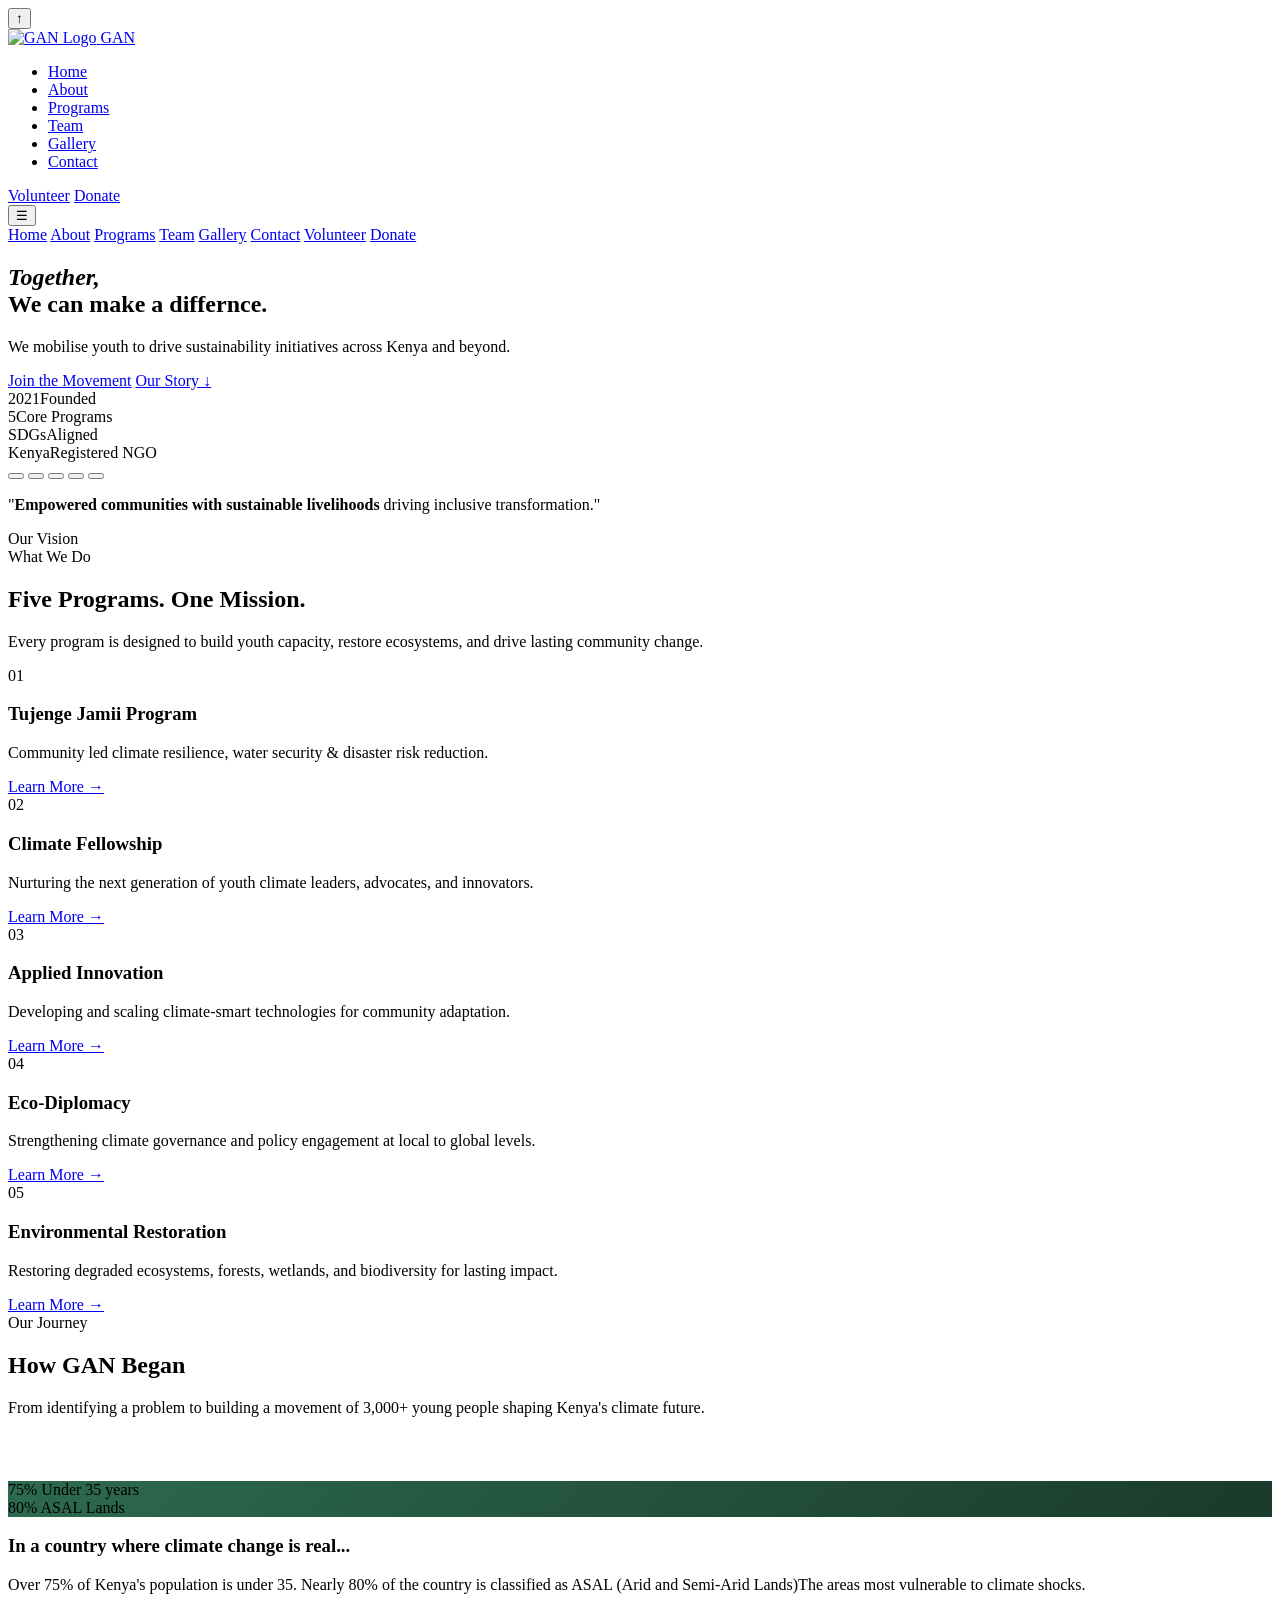
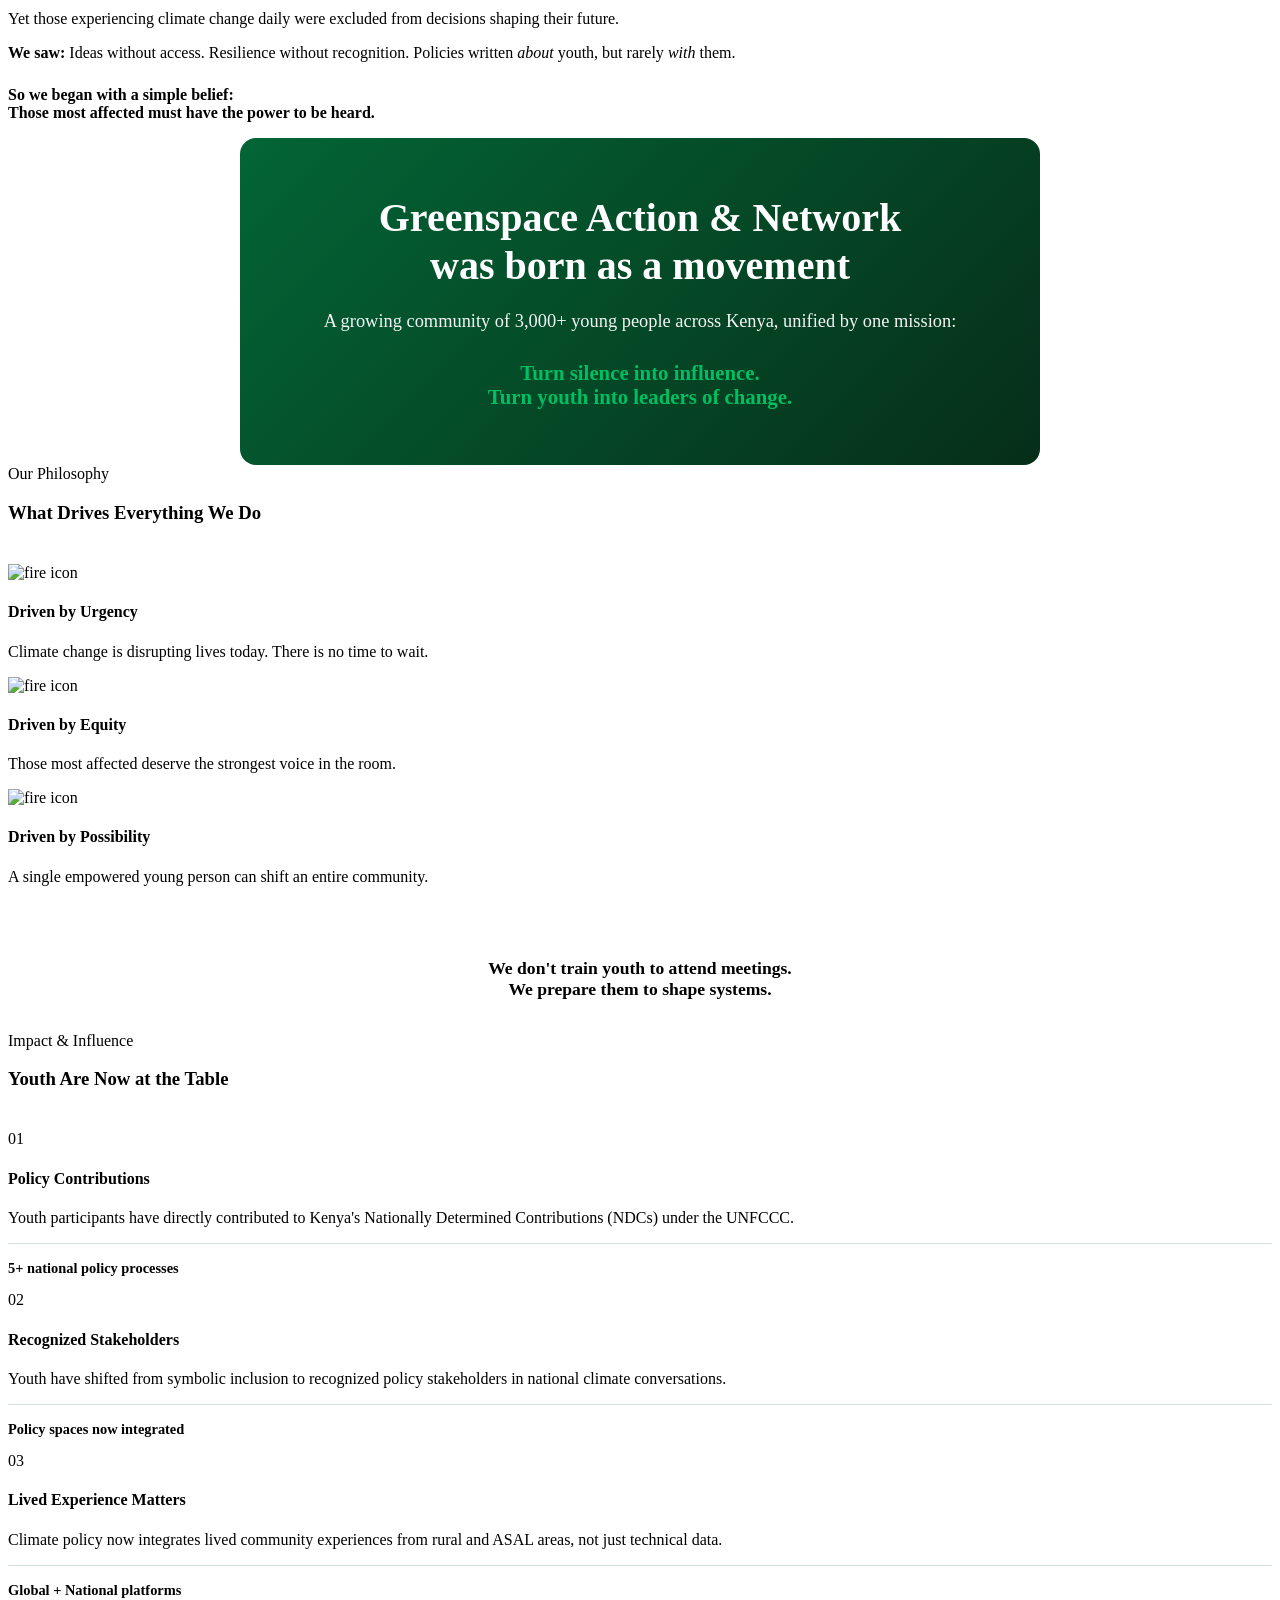
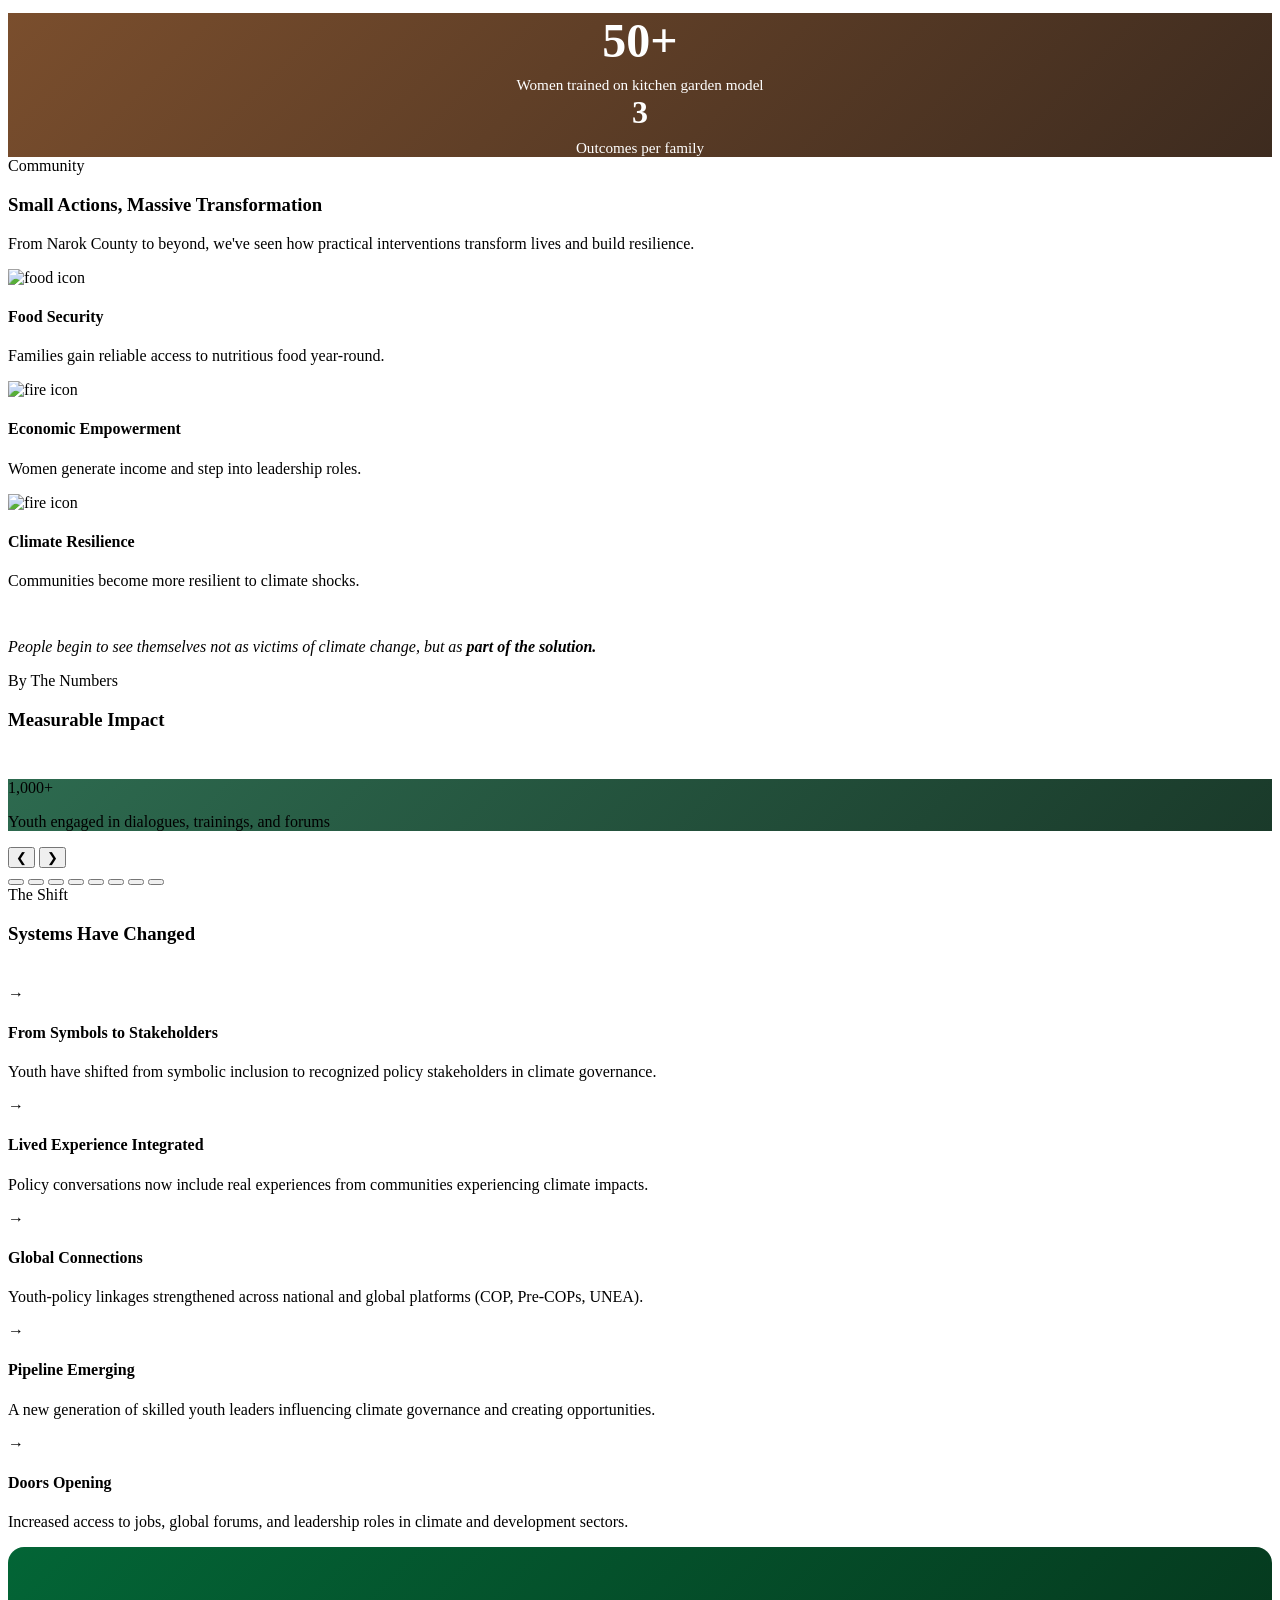
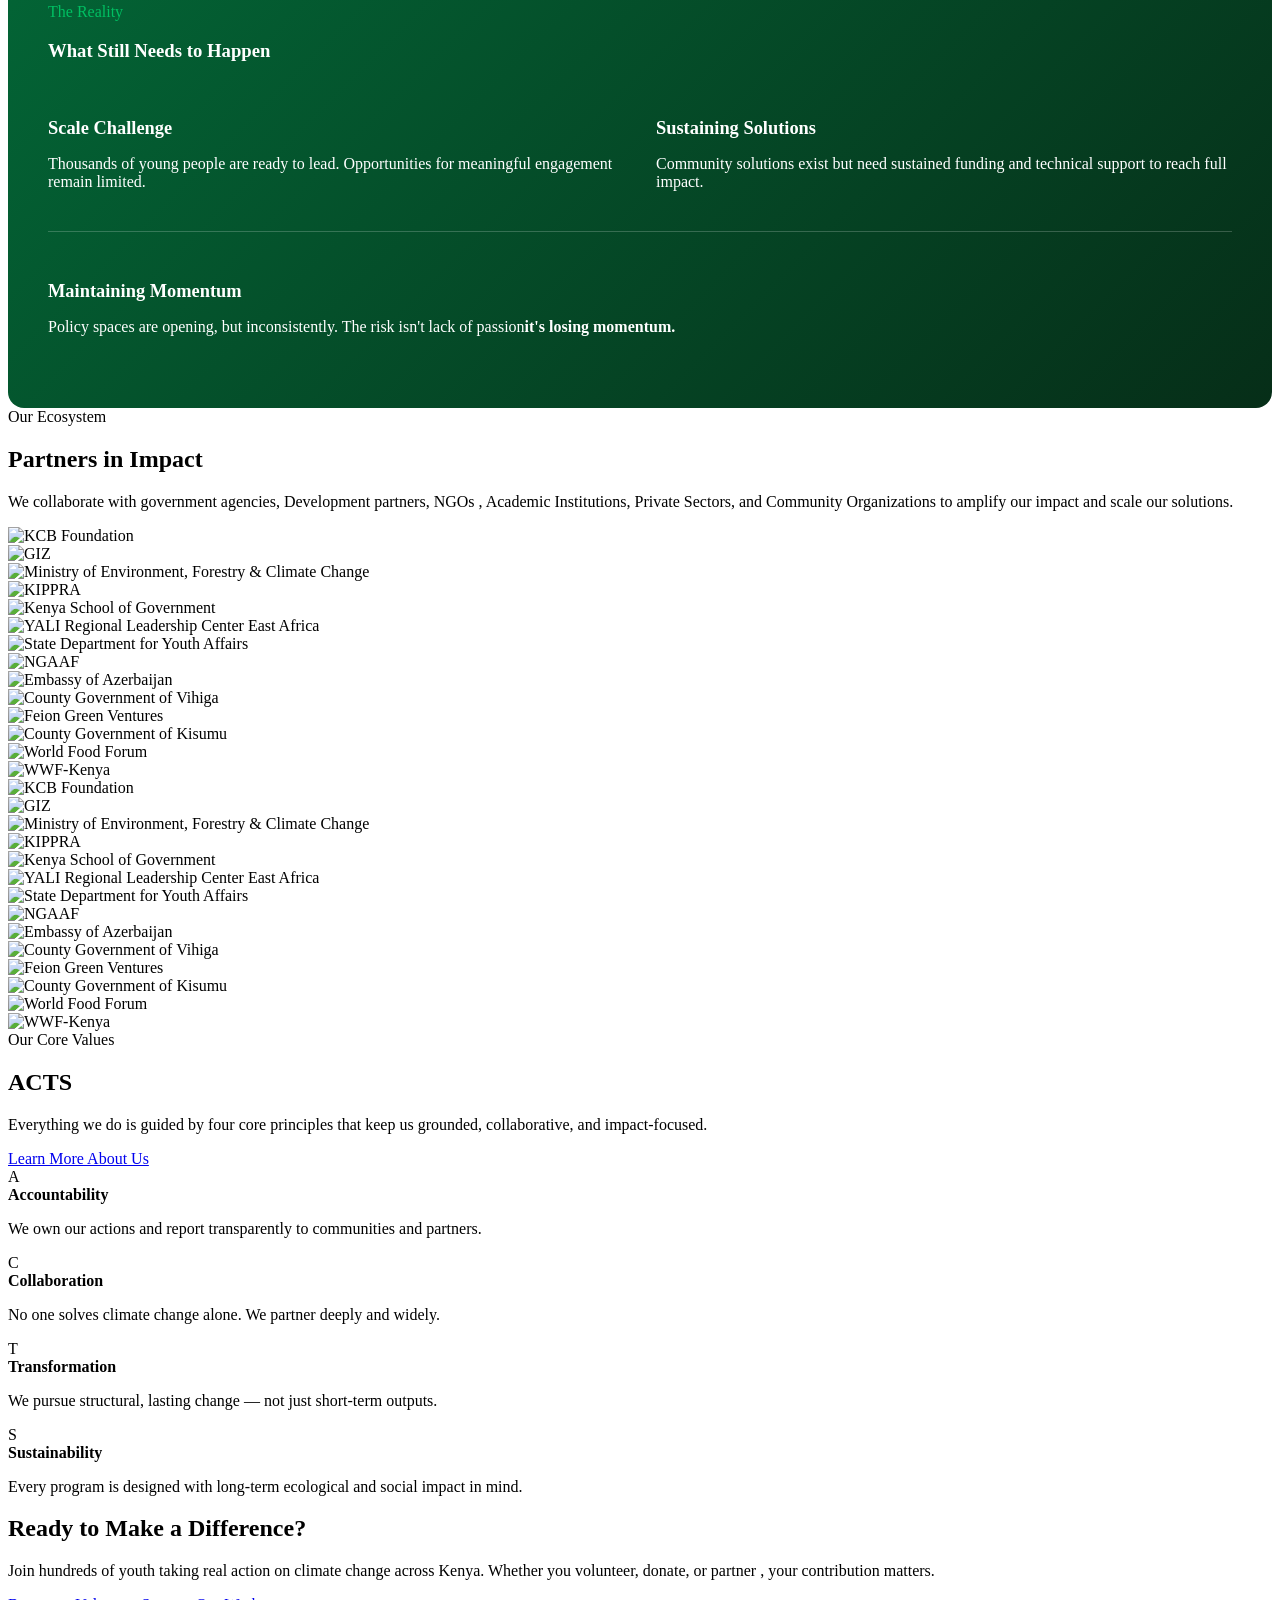
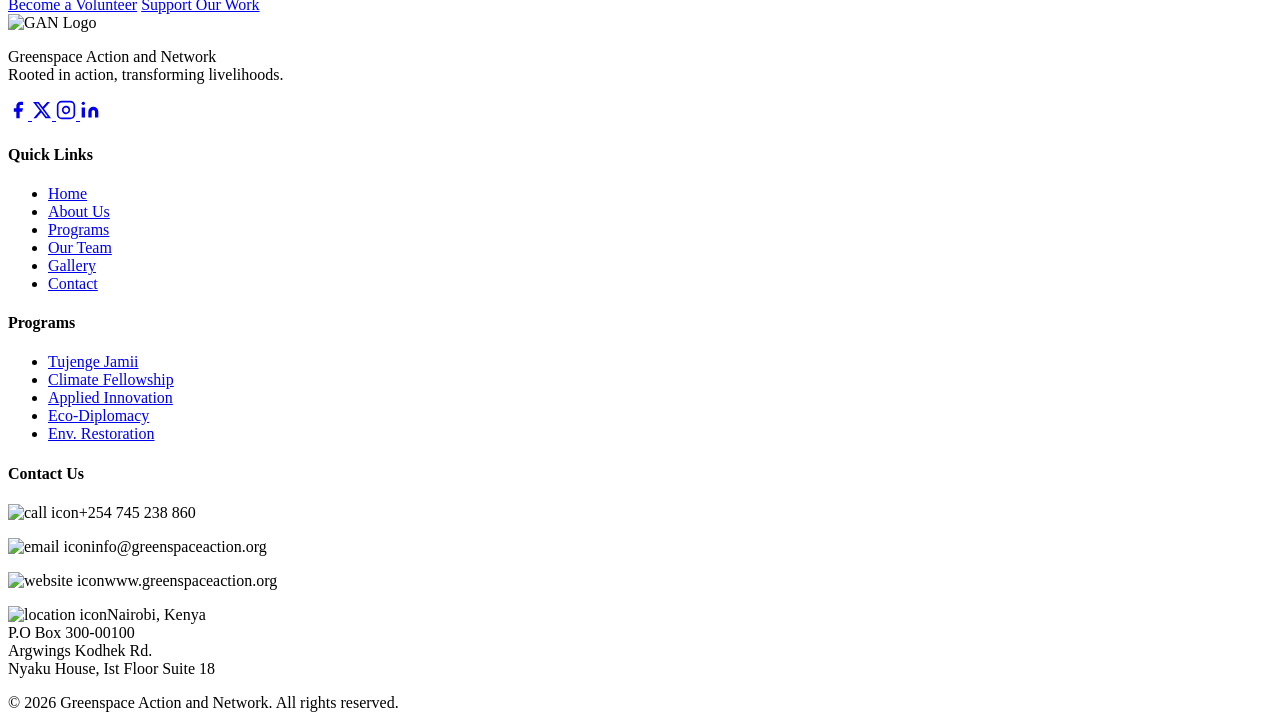
==== index.html @ 8eb833ed "Add HTML files" ====
<!DOCTYPE html>
<html lang="en">
<head>
  <meta charset="UTF-8" />
  <meta name="viewport" content="width=device-width, initial-scale=1.0"/>
  <title>GAN Greenspace Action and Network</title>
  <link rel="stylesheet" href="css/style.css" />
  <link rel="preconnect" href="https://fonts.googleapis.com">
  <link href="https://fonts.googleapis.com/css2?family=Playfair+Display:wght@700;900&family=DM+Sans:wght@300;400;500;600&family=Space+Mono:wght@400;700&display=swap" rel="stylesheet">
</head>
<button id="scrollBtn" class="scroll-btn">
  <span id="scrollIcon">↑</span>
</button>
<body>

<!-- NAV -->
<nav class="navbar" id="navbar">
  <div class="nav-inner">
    <a href="index.html" class="nav-logo">
      <img src="assets/logo.png" alt="GAN Logo" />
      <span>GAN</span>
    </a>
    <ul class="nav-links">
      <li><a href="index.html" class="active">Home</a></li>
      <li><a href="about.html">About</a></li>
      <li><a href="programs.html">Programs</a></li>
      <li><a href="team.html">Team</a></li>
      <li><a href="gallery.html">Gallery</a></li>
      <li><a href="contact.html">Contact</a></li>
    </ul>
    <div class="nav-ctas">
      <a href="volunteer.html" class="btn-outline">Volunteer</a>
      <a href="donate.html" class="btn-solid">Donate</a>
    </div>
    <button class="hamburger" id="hamburger">&#9776;</button>
  </div>
  <div class="mobile-menu" id="mobileMenu">
    <a href="index.html">Home</a>
    <a href="about.html">About</a>
    <a href="programs.html">Programs</a>
    <a href="team.html">Team</a>
    <a href="gallery.html">Gallery</a>
    <a href="contact.html">Contact</a>
    <a href="volunteer.html">Volunteer</a>
    <a href="donate.html">Donate</a>
  </div>
</nav>

<!-- HERO -->
<section class="hero">

  <!-- CAROUSEL SLIDES -->
  <div class="hero-carousel" aria-hidden="true">
    <div class="carousel-slide active" style="background-image: url('/images/gallery8.jpeg')"></div>
    <div class="carousel-slide" style="background-image: url('/images/gallery47.jpeg')"></div>
    <div class="carousel-slide" style="background-image: url('/images/Environmentrestoration.jpeg')"></div>
    <div class="carousel-slide" style="background-image: url('/images/communitywork.jpeg')"></div>
    <div class="carousel-slide" style="background-image: url('/images/Jamii.jpeg')"></div>
  </div>

  <!-- Gradient overlay always on top of images -->
  <div class="hero-overlay"></div>

  <div class="hero-content">
    
    <h1 class="hero-title">
     <em>Together,</em><br/>We can make a differnce.
    </h1>
    <p class="hero-sub">We mobilise youth to drive sustainability initiatives across Kenya and beyond.</p>
    <div class="hero-btns">
      <a href="volunteer.html" class="btn-hero-primary">Join the Movement</a>
      <a href="#ourStory" class="btn-hero-ghost">Our Story ↓</a>
    </div>
  </div>
  <div class="hero-bottom">
    <div class="hero-stats">
      <div class="stat"><span class="stat-num">2021</span><span class="stat-label">Founded</span></div>
      <div class="stat-divider"></div>
      <div class="stat"><span class="stat-num">5</span><span class="stat-label">Core Programs</span></div>
      <div class="stat-divider"></div>
      <div class="stat"><span class="stat-num">SDGs</span><span class="stat-label">Aligned</span></div>
      <div class="stat-divider"></div>
      <div class="stat"><span class="stat-num">Kenya</span><span class="stat-label">Registered NGO</span></div>
    </div>

    <!-- CAROUSEL DOTS — sit directly below the stats -->
    <div class="carousel-dots" role="tablist" aria-label="Hero image navigation">
      <button class="dot active" role="tab" aria-selected="true"  aria-label="Slide 1" data-index="0"></button>
      <button class="dot"        role="tab" aria-selected="false" aria-label="Slide 2" data-index="1"></button>
      <button class="dot"        role="tab" aria-selected="false" aria-label="Slide 3" data-index="2"></button>
      <button class="dot"        role="tab" aria-selected="false" aria-label="Slide 4" data-index="3"></button>
      <button class="dot"        role="tab" aria-selected="false" aria-label="Slide 5" data-index="4"></button>
    </div>
  </div>

</section>

<!-- MISSION STRIP -->
<section class="mission-strip">
  <div class="mission-inner">
    <p>"<strong>Empowered communities with sustainable livelihoods</strong> driving inclusive transformation."</p>
    <span class="mission-tag">Our Vision</span>
  </div>
</section>

<!-- WHAT WE DO -->
<section class="what-we-do">
  <div class="container">
    <div class="section-header">
      <span class="section-tag">What We Do</span>
      <h2>Five Programs. One Mission.</h2>
      <p>Every program is designed to build youth capacity, restore ecosystems, and drive lasting community change.</p>
    </div>
    <div class="programs-grid">

        <div class="program-card">
          <div class="program-bg program-bg-1"></div>
          <div class="program-overlay"></div>
          <div class="program-content">
            <span class="program-number">01</span>
            <h3>Tujenge Jamii Program</h3>
            <p>Community led climate resilience, water security &amp; disaster risk reduction.</p>
            <a href="programs.html#tujenge" class="program-link">Learn More →</a>
          </div>
        </div>

        <div class="program-card">
          <div class="program-bg program-bg-2"></div>
          <div class="program-overlay"></div>
          <div class="program-content">
            <span class="program-number">02</span>
            <h3>Climate Fellowship</h3>
            <p>Nurturing the next generation of youth climate leaders, advocates, and innovators.</p>
            <a href="programs.html#fellowship" class="program-link">Learn More →</a>
          </div>
        </div>

        <div class="program-card">
          <div class="program-bg program-bg-3"></div>
          <div class="program-overlay"></div>
          <div class="program-content">
            <span class="program-number">03</span>
            <h3>Applied Innovation</h3>
            <p>Developing and scaling climate-smart technologies for community adaptation.</p>
            <a href="programs.html#innovation" class="program-link">Learn More →</a>
          </div>
        </div>

        <div class="program-card">
          <div class="program-bg program-bg-4"></div>
          <div class="program-overlay"></div>
          <div class="program-content">
            <span class="program-number">04</span>
            <h3>Eco-Diplomacy</h3>
            <p>Strengthening climate governance and policy engagement at local to global levels.</p>
            <a href="programs.html#diplomacy" class="program-link">Learn More →</a>
          </div>
        </div>

        <div class="program-card">
          <div class="program-bg program-bg-5"></div>
          <div class="program-overlay"></div>
          <div class="program-content">
            <span class="program-number">05</span>
            <h3>Environmental Restoration</h3>
            <p>Restoring degraded ecosystems, forests, wetlands, and biodiversity for lasting impact.</p>
            <a href="programs.html#restoration" class="program-link">Learn More →</a>
          </div>
        </div>

      </div>
  </div>
</section>

<!-- =====================================================
     OUR STORY SECTION - With Carousel for Impact Stats
     Add this to index.html after the programs section
     ===================================================== -->

<section class="story-section">
  <div class="container">
    
    <!-- STORY INTRO -->
    <div class="section-header" id="ourStory" style="margin-bottom: 4rem;">
      <span class="section-tag">Our Journey</span>
      <h2>How GAN Began</h2>
      <p>From identifying a problem to building a movement of 3,000+ young people shaping Kenya's climate future.</p>
    </div>

    <!-- ===== STORY BLOCK 1: Why We Started ===== -->
    <div class="story-block">
      <div class="story-grid">
        <div class="story-card-visual">
          <div class="story-bg-image" style="background: linear-gradient(135deg, #2d6a4f 0%, #1a3a2a 100%);">
            <div class="story-stat-overlay">
              <div class="stat-item">
                <span class="stat-big">75%</span>
                <span class="stat-label">Under 35 years</span>
              </div>
              <div class="stat-divider"></div>
              <div class="stat-item">
                <span class="stat-big">80%</span>
                <span class="stat-label">ASAL Lands</span>
              </div>
            </div>
          </div>
        </div>
        <div class="story-card-content">
          
          <h3>In a country where climate change is real...</h3>
          <p>Over 75% of Kenya's population is under 35. Nearly 80% of the country is classified as ASAL (Arid and Semi-Arid Lands)The areas most vulnerable to climate shocks.</p>
          <p>Yet those experiencing climate change daily were excluded from decisions shaping their future.</p>
          <div class="story-highlight">
            <p><strong>We saw:</strong> Ideas without access. Resilience without recognition. Policies written <em>about</em> youth, but rarely <em>with</em> them.</p>
          </div>
          <p style="margin-top: 1.5rem; font-weight: 600; color: var(--green-dark);">So we began with a simple belief: <br>Those most affected must have the power to be heard.</p>
        </div>
      </div>
    </div>

    <!-- ===== STORY BLOCK 2: The Birth ===== -->
    <div class="story-block story-block-highlight">
      <div style="text-align: center; max-width: 800px; margin: 0 auto;">
        <div style="background: linear-gradient(135deg, #036536 0%, #062e18 100%); border-radius: 16px; padding: 3.5rem 2.5rem; color: white;">
          <h3 style="font-family: var(--font-display); font-size: 2.5rem; margin: 0 0 1rem 0; font-weight: 900; line-height: 1.2;">Greenspace Action & Network<br>was born as a movement</h3>
          <p style="font-size: 1.15rem; margin: 0 0 1.5rem 0; opacity: 0.95; line-height: 1.7;">A growing community of 3,000+ young people across Kenya, unified by one mission:</p>
          <p style="font-size: 1.3rem; margin: 0; font-weight: 700; color: #00BF62;">Turn silence into influence.<br>Turn youth into leaders of change.</p>
        </div>
      </div>
    </div>

    <!-- ===== STORY BLOCK 3: What Drives Us ===== -->
    <div class="story-block">
      <div class="section-header" style="margin-bottom: 2.5rem;">
        <span class="section-tag">Our Philosophy</span>
        <h3>What Drives Everything We Do</h3>
      </div>
      <div class="values-grid" style="grid-template-columns: repeat(3, 1fr);">
        <div class="story-value-card">
          <div class="value-icon"><img src="/images/icons8-fire-64.png" alt="fire icon"></div>
          <h4>Driven by Urgency</h4>
          <p>Climate change is disrupting lives today. There is no time to wait.</p>
        </div>
        <div class="story-value-card">
          <div class="value-icon"><img src="/images/icons8-scales-64.png" alt="fire icon"></div>
          <h4>Driven by Equity</h4>
          <p>Those most affected deserve the strongest voice in the room.</p>
        </div>
        <div class="story-value-card">
          <div class="value-icon"><img src="/images/icons8-stars-50.png" alt="fire icon"></div>
          <h4>Driven by Possibility</h4>
          <p>A single empowered young person can shift an entire community.</p>
        </div>
      </div>
      <div style="margin-top: 2.5rem; text-align: center; padding: 2rem; background: var(--green-pale); border-radius: 12px; border-left: 4px solid var(--green-mid);">
        <p style="margin: 0; font-size: 1.1rem; color: var(--green-dark); font-weight: 600;">We don't train youth to attend meetings. <br>We prepare them to shape systems.</p>
      </div>
    </div>

    <!-- ===== POLICY INFLUENCE CARDS ===== -->
    <div class="story-block">
      <div class="section-header" style="margin-bottom: 2.5rem;">
        <span class="section-tag">Impact & Influence</span>
        <h3>Youth Are Now at the Table</h3>
      </div>
      <div class="impact-cards-grid">
        <div class="impact-card">
          <div class="impact-card-number">01</div>
          <h4>Policy Contributions</h4>
          <p>Youth participants have directly contributed to Kenya's Nationally Determined Contributions (NDCs) under the UNFCCC.</p>
          <p style="margin-top: 1rem; padding-top: 1rem; border-top: 1px solid rgba(45,106,79,0.2); font-size: 0.9rem; color: var(--green-mid); font-weight: 600;">5+ national policy processes</p>
        </div>
        <div class="impact-card">
          <div class="impact-card-number">02</div>
          <h4>Recognized Stakeholders</h4>
          <p>Youth have shifted from symbolic inclusion to recognized policy stakeholders in national climate conversations.</p>
          <p style="margin-top: 1rem; padding-top: 1rem; border-top: 1px solid rgba(45,106,79,0.2); font-size: 0.9rem; color: var(--green-mid); font-weight: 600;">Policy spaces now integrated</p>
        </div>
        <div class="impact-card">
          <div class="impact-card-number">03</div>
          <h4>Lived Experience Matters</h4>
          <p>Climate policy now integrates lived community experiences from rural and ASAL areas, not just technical data.</p>
          <p style="margin-top: 1rem; padding-top: 1rem; border-top: 1px solid rgba(45,106,79,0.2); font-size: 0.9rem; color: var(--green-mid); font-weight: 600;">Global + National platforms</p>
        </div>
      </div>
    </div>

    <!-- ===== COMMUNITY IMPACT ===== -->
    <div class="story-block">
      <div class="story-grid story-reverse-grid">
        <div class="story-card-visual">
          <div class="story-bg-image" style="background: linear-gradient(135deg, #7a4e2d 0%, #3d2b1f 100%);">
            <div class="story-stat-overlay" style="flex-direction: column; gap: 2rem;">
              <div style="text-align: center; color: white;">
                <div style="font-size: 3rem; font-weight: 900; margin-bottom: 0.5rem;">50+</div>
                <p style="font-size: 0.95rem; margin: 0;">Women trained on kitchen garden model</p>
              </div>
              <div style="text-align: center; color: white;">
                <div style="font-size: 2rem; font-weight: 900; margin-bottom: 0.5rem;">3</div>
                <p style="font-size: 0.95rem; margin: 0;">Outcomes per family</p>
              </div>
            </div>
          </div>
        </div>
        <div class="story-card-content">
          <span class="story-tag">Community</span>
          <h3>Small Actions, Massive Transformation</h3>
          <p>From Narok County to beyond, we've seen how practical interventions transform lives and build resilience.</p>
          <div class="outcome-boxes">
            <div class="outcome-box">
              <span class="outcome-emoji"><img src="/images/icons8-security-shield-50.png" alt="food icon"></span>
              <h4>Food Security</h4>
              <p>Families gain reliable access to nutritious food year-round.</p>
            </div>
            <div class="outcome-box">
              <span class="outcome-emoji"><img src="/images/icons8-briefcase-50.png" alt="fire icon"></span>
              <h4>Economic Empowerment</h4>
              <p>Women generate income and step into leadership roles.</p>
            </div>
            <div class="outcome-box">
              <span class="outcome-emoji"><img src="/images/icons8-world-50.png" alt="fire icon"></span>
              <h4>Climate Resilience</h4>
              <p>Communities become more resilient to climate shocks.</p>
            </div>
          </div>
          <p style="margin-top: 1.5rem; padding-top: 1.5rem; border-top: 2px solid var(--green-light); font-style: italic; color: var(--text-mid);">People begin to see themselves not as victims of climate change, but as <strong>part of the solution.</strong></p>
        </div>
      </div>
    </div>

    <!-- ===== IMPACT STATISTICS CAROUSEL ===== -->
    <div class="story-block story-stats-block">
      <div class="section-header" style="margin-bottom: 3rem;">
        <span class="section-tag">By The Numbers</span>
        <h3>Measurable Impact</h3>
      </div>

      <!-- Carousel Container -->
      <div class="impact-carousel-wrapper">
        <div class="impact-carousel" id="impactCarousel">
          
          <!-- Stat Card 1 -->
          <div class="impact-carousel-slide">
            <div class="stat-carousel-card">
              <div class="stat-card-bg" style="background: linear-gradient(135deg, #2d6a4f 0%, #1a3a2a 100%);">
                <div class="carousel-card-content">
                  <div class="carousel-stat-big">1,000+</div>
                  <p>Youth engaged in dialogues, trainings, and forums</p>
                </div>
              </div>
            </div>
          </div>

          <!-- Stat Card 2 -->
          <div class="impact-carousel-slide">
            <div class="stat-carousel-card">
              <div class="stat-card-bg" style="background: linear-gradient(135deg, #52b788 0%, #2d6a4f 100%);">
                <div class="carousel-card-content">
                  <div class="carousel-stat-big">300+</div>
                  <p>Youth trained in climate policy, advocacy, and green skills</p>
                </div>
              </div>
            </div>
          </div>

          <!-- Stat Card 3 -->
          <div class="impact-carousel-slide">
            <div class="stat-carousel-card">
              <div class="stat-card-bg" style="background: linear-gradient(135deg, #7a4e2d 0%, #3d2b1f 100%);">
                <div class="carousel-card-content">
                  <div class="carousel-stat-big">100+</div>
                  <p>Policymakers & state actors reached through structured dialogues</p>
                </div>
              </div>
            </div>
          </div>

          <!-- Stat Card 4 -->
          <div class="impact-carousel-slide">
            <div class="stat-carousel-card">
              <div class="stat-card-bg" style="background: linear-gradient(135deg, #1a3a2a 0%, #062e18 100%);">
                <div class="carousel-card-content">
                  <div class="carousel-stat-big">10+</div>
                  <p>National & global platforms influenced (Pre-COPs, LCOYs, COP, UNEA)</p>
                </div>
              </div>
            </div>
          </div>

          <!-- Stat Card 5 -->
          <div class="impact-carousel-slide">
            <div class="stat-carousel-card">
              <div class="stat-card-bg" style="background: linear-gradient(135deg, #2d6a4f 0%, #1a3a2a 100%);">
                <div class="carousel-card-content">
                  <div class="carousel-stat-big">30%+</div>
                  <p>Of participants transitioned into policy engagement, employment, or leadership</p>
                </div>
              </div>
            </div>
          </div>

          <!-- Stat Card 6 -->
          <div class="impact-carousel-slide">
            <div class="stat-carousel-card">
              <div class="stat-card-bg" style="background: linear-gradient(135deg, #52b788 0%, #2d6a4f 100%);">
                <div class="carousel-card-content">
                  <div class="carousel-stat-big">20+</div>
                  <p>Youth-led initiatives and organizations emerging from the network</p>
                </div>
              </div>
            </div>
          </div>

          <!-- Stat Card 7 -->
          <div class="impact-carousel-slide">
            <div class="stat-carousel-card">
              <div class="stat-card-bg" style="background: linear-gradient(135deg, #7a4e2d 0%, #3d2b1f 100%);">
                <div class="carousel-card-content">
                  <div class="carousel-stat-big">1,000+</div>
                  <p>Trees grown and conserved as part of ecological conservation</p>
                </div>
              </div>
            </div>
          </div>

          <!-- Stat Card 8 -->
          <div class="impact-carousel-slide">
            <div class="stat-carousel-card">
              <div class="stat-card-bg" style="background: linear-gradient(135deg, #1a3a2a 0%, #062e18 100%);">
                <div class="carousel-card-content">
                  <div class="carousel-stat-big">5+</div>
                  <p>National & regional policy processes we've contributed to, including Kenya's NDCs</p>
                </div>
              </div>
            </div>
          </div>

        </div>

        <!-- Carousel Controls -->
        <button class="carousel-btn carousel-btn-prev" id="carouselPrev">❮</button>
        <button class="carousel-btn carousel-btn-next" id="carouselNext">❯</button>

        <!-- Carousel Indicators (Dots) -->
        <div class="carousel-indicators" id="carouselIndicators">
          <button class="carousel-dot active" data-slide="0"></button>
          <button class="carousel-dot" data-slide="1"></button>
          <button class="carousel-dot" data-slide="2"></button>
          <button class="carousel-dot" data-slide="3"></button>
          <button class="carousel-dot" data-slide="4"></button>
          <button class="carousel-dot" data-slide="5"></button>
          <button class="carousel-dot" data-slide="6"></button>
          <button class="carousel-dot" data-slide="7"></button>
        </div>
      </div>
    </div>

    <!-- ===== WHAT HAS CHANGED ===== -->
    <div class="story-block">
      <div class="section-header" style="margin-bottom: 2.5rem;">
        <span class="section-tag">The Shift</span>
        <h3>Systems Have Changed</h3>
      </div>
      <div class="changes-grid">
        <div class="change-card">
          <div class="change-number">→</div>
          <h4>From Symbols to Stakeholders</h4>
          <p>Youth have shifted from symbolic inclusion to recognized policy stakeholders in climate governance.</p>
        </div>
        <div class="change-card">
          <div class="change-number">→</div>
          <h4>Lived Experience Integrated</h4>
          <p>Policy conversations now include real experiences from communities experiencing climate impacts.</p>
        </div>
        <div class="change-card">
          <div class="change-number">→</div>
          <h4>Global Connections</h4>
          <p>Youth-policy linkages strengthened across national and global platforms (COP, Pre-COPs, UNEA).</p>
        </div>
        <div class="change-card">
          <div class="change-number">→</div>
          <h4>Pipeline Emerging</h4>
          <p>A new generation of skilled youth leaders influencing climate governance and creating opportunities.</p>
        </div>
        <div class="change-card">
          <div class="change-number">→</div>
          <h4>Doors Opening</h4>
          <p>Increased access to jobs, global forums, and leadership roles in climate and development sectors.</p>
        </div>
      </div>
    </div>

    <!-- ===== THE CHALLENGE ===== -->
    <div class="story-block">
      <div style="background: linear-gradient(135deg, #036536 0%, #062e18 100%); border-radius: 16px; padding: 3.5rem 2.5rem; color: white;">
        <div class="section-header">
          <span class="section-tag" style="color: #00BF62;">The Reality</span>
          <h3 style="color: white;">What Still Needs to Happen</h3>
        </div>
        
        <div style="display: grid; grid-template-columns: 1fr 1fr; gap: 2rem; margin-top: 2rem;">
          <div>
            <h4 style="font-size: 1.15rem; margin-bottom: 0.75rem;">Scale Challenge</h4>
            <p>Thousands of young people are ready to lead. Opportunities for meaningful engagement remain limited.</p>
          </div>
          <div>
            <h4 style="font-size: 1.15rem; margin-bottom: 0.75rem;">Sustaining Solutions</h4>
            <p>Community solutions exist but need sustained funding and technical support to reach full impact.</p>
          </div>
        </div>
        
        <div style="border-top: 1px solid rgba(255,255,255,0.2); padding-top: 1.5rem; margin-top: 1.5rem;">
          <h4 style="font-size: 1.15rem; margin-bottom: 0.75rem;">Maintaining Momentum</h4>
          <p>Policy spaces are opening, but inconsistently. The risk isn't lack of passion<strong>it's losing momentum.</strong></p>
        </div>
      </div>
    </div>

    
</section>





<!-- Partners  -->
<section class="partners-section">
  <div class="container">
    <div class="section-header">
      <span class="section-tag">Our Ecosystem</span>
      <h2>Partners in Impact</h2>
      <p>We collaborate with government agencies, Development partners, NGOs , Academic Institutions, Private Sectors, and Community Organizations to amplify our impact and scale our solutions.</p>
    </div>

    <div class="partners-carousel-wrapper">
      <div class="partners-carousel">
        <!-- Partner 1 -->
        <div class="partner-logo-item">
          <img src="../images/KCB Foundation logo.png" alt="KCB Foundation" />
        </div>

        <!-- Partner 2 -->
        <div class="partner-logo-item">
          <img src="../images/GIZ-Logo.png" alt="GIZ" />
        </div>

        <!-- Partner 3 -->
        <div class="partner-logo-item">
          <img src="../images/Ministry of Environment, Forestry & Climate Change logo (1).png" alt="Ministry of Environment, Forestry & Climate Change" />
        </div>

        <!-- Partner 4 -->
        <div class="partner-logo-item">
          <img src="../images/KIPPRA logo.png" alt="KIPPRA" />
        </div>

        <!-- Partner 5 -->
        <div class="partner-logo-item">
          <img src="../images/Kenya School of Government logo.png" alt="Kenya School of Government" />
        </div>

        <!-- Partner 6 -->
        <div class="partner-logo-item">
          <img src="../images/YALI Regional Leadership Center East Africa logo.png"  alt="YALI Regional Leadership Center East Africa" />
        </div>

        <!-- Partner 7 -->
        <div class="partner-logo-item">
          <img src="../images/State Department for Youth Affairs logo.png" alt="State Department for Youth Affairs" />
        </div>

        <!-- Partner 8 -->
        <div class="partner-logo-item">
          <img src="../images/NGAAF logo.png" alt="NGAAF" />
        </div>

        <!-- Partner 9 -->
        <div class="partner-logo-item">
          <img src="../images/Embassy of Azerbaijan logo.png" alt="Embassy of Azerbaijan" />
        </div>

        <!-- Partner 10 -->
        <div class="partner-logo-item">
          <img src="../images/County Government of Vihiga logo.png" alt="County Government of Vihiga" />
        </div>

         <!-- Partner 11 -->
        <div class="partner-logo-item">
          <img src="../images/Feion Green Ventures logo.png" alt="Feion Green Ventures" />
        </div>

         <!-- Partner 12 -->
        <div class="partner-logo-item">
          <img src="../images/County Government of Kisumu logo.png" alt="County Government of Kisumu " />
        </div>

         <!-- Partner 13 -->
        <div class="partner-logo-item">
          <img src="../images/World Food Forum logo.png" alt="World Food Forum " />
        </div>

        <!-- Partner 14 -->
        <div class="partner-logo-item">
          <img src="../images/WWF-Kenya logo.png" alt="WWF-Kenya " />
        </div>

        <!-- Duplicate the items for seamless loop (required for infinite scroll) -->
        <div class="partner-logo-item">
          <img src="../images/KCB Foundation logo.png" alt="KCB Foundation" />
        </div>
        <div class="partner-logo-item">
          <img src="../images/GIZ-Logo.png" alt="GIZ" />
        </div>
        <div class="partner-logo-item">
          <img src="../images/Ministry of Environment, Forestry & Climate Change logo (1).png" alt="Ministry of Environment, Forestry & Climate Change" />
        </div>
        <div class="partner-logo-item">
          <img src="../images/KIPPRA logo.png" alt="KIPPRA" />
        </div>
        <div class="partner-logo-item">
          <img src="../images/Kenya School of Government logo.png" alt="Kenya School of Government" />
        </div>
        <div class="partner-logo-item">
         <img src="../images/YALI Regional Leadership Center East Africa logo.png"  alt="YALI Regional Leadership Center East Africa" />
        </div>
        <div class="partner-logo-item">
          <img src="../images/State Department for Youth Affairs logo.png" alt="State Department for Youth Affairs" />
        </div>
        <div class="partner-logo-item">
          <img src="../images/NGAAF logo.png" alt="NGAAF" />
        </div>
        <div class="partner-logo-item">
          <img src="../images/Embassy of Azerbaijan logo.png" alt="Embassy of Azerbaijan" />
        </div>
        <div class="partner-logo-item">
          <img src="../images/County Government of Vihiga logo.png" alt="County Government of Vihiga" />
        </div>
        <div class="partner-logo-item">
          <img src="../images/Feion Green Ventures logo.png" alt="Feion Green Ventures" />
        </div>
        <div class="partner-logo-item">
          <img src="../images/County Government of Kisumu logo.png" alt="County Government of Kisumu " />
        </div>
        <div class="partner-logo-item">
          <img src="../images/World Food Forum logo.png" alt="World Food Forum " />
        </div>
        <div class="partner-logo-item">
          <img src="../images/WWF-Kenya logo.png" alt="WWF-Kenya " />
        </div>
      </div>
      <div class="carousel-fade-left"></div>
      <div class="carousel-fade-right"></div>
    </div>

    
  </div>
</section>

<!-- VALUES -->
<section class="values-section">
  <div class="container">
    <div class="values-grid">
      <div class="values-text">
        <span class="section-tag">Our Core Values</span>
        <h2>ACTS</h2>
        <p>Everything we do is guided by four core principles that keep us grounded, collaborative, and impact-focused.</p>
        <a href="about.html" class="btn-outline-green">Learn More About Us</a>
      </div>
      <div class="values-list">
        <div class="value-item">
          <span class="value-letter">A</span>
          <div>
            <strong>Accountability</strong>
            <p>We own our actions and report transparently to communities and partners.</p>
          </div>
        </div>
        <div class="value-item">
          <span class="value-letter">C</span>
          <div>
            <strong>Collaboration</strong>
            <p>No one solves climate change alone. We partner deeply and widely.</p>
          </div>
        </div>
        <div class="value-item">
          <span class="value-letter">T</span>
          <div>
            <strong>Transformation</strong>
            <p>We pursue structural, lasting change — not just short-term outputs.</p>
          </div>
        </div>
        <div class="value-item">
          <span class="value-letter">S</span>
          <div>
            <strong>Sustainability</strong>
            <p>Every program is designed with long-term ecological and social impact in mind.</p>
          </div>
        </div>
      </div>
    </div>
  </div>
</section>

<!-- CTA BANNER -->
<section class="cta-banner">
  <div class="container">
    <div class="cta-inner">
      <div class="cta-text">
        <h2>Ready to Make a Difference?</h2>
        <p>Join hundreds of youth taking real action on climate change across Kenya. Whether you volunteer, donate, or partner , your contribution matters.</p>
      </div>
      <div class="cta-btns">
        <a href="volunteer.html" class="btn-cta-primary">Become a Volunteer</a>
        <a href="donate.html" class="btn-cta-secondary">Support Our Work</a>
      </div>
    </div>
  </div>
</section>

<!-- FOOTER -->
 <footer class="footer">
    <div class="container">
      <div class="footer-grid">
        <div class="footer-brand">
          <img src="assets/logo.png" alt="GAN Logo" class="footer-logo">
          <p>Greenspace Action and Network <br> Rooted in action, transforming livelihoods.</p>
          <div class="social-links">
            <a href="https://www.facebook.com/GreenspaceActionNetwork" class="social-link" aria-label="Facebook" target="_blank">
              <svg viewBox="0 0 24 24" fill="currentColor" width="20" height="20"><path d="M18 2h-3a5 5 0 00-5 5v3H7v4h3v8h4v-8h3l1-4h-4V7a1 1 0 011-1h3z"/></svg>
            </a>
            <a href="https://x.com/greenspaceyouth" class="social-link" aria-label="X / Twitter" target="_blank">
              <svg viewBox="0 0 24 24" fill="currentColor" width="20" height="20"><path d="M18.244 2.25h3.308l-7.227 8.26 8.502 11.24H16.17l-5.214-6.817L4.99 21.75H1.68l7.73-8.835L1.254 2.25H8.08l4.713 6.231zm-1.161 17.52h1.833L7.084 4.126H5.117z"/></svg>
            </a>
            <a href="https://www.instagram.com/greenspaceactionnetwork" class="social-link" aria-label="Instagram" target="_blank">
              <svg viewBox="0 0 24 24" fill="none" stroke="currentColor" stroke-width="2" width="20" height="20"><rect x="2" y="2" width="20" height="20" rx="5"/><path d="M16 11.37A4 4 0 1112.63 8 4 4 0 0116 11.37z"/><line x1="17.5" y1="6.5" x2="17.51" y2="6.5"/></svg>
            </a>
            <a href="https://www.linkedin.com/company/youth-greenspace-action-network-org/" class="social-link" aria-label="LinkedIn" target="_blank">
              <svg viewBox="0 0 24 24" fill="currentColor" width="20" height="20"><path d="M16 8a6 6 0 016 6v7h-4v-7a2 2 0 00-2-2 2 2 0 00-2 2v7h-4v-7a6 6 0 016-6zM2 9h4v12H2z"/><circle cx="4" cy="4" r="2"/></svg>
            </a>
          
          </div>
        </div>
        <div class="footer-links">
          <h4>Quick Links</h4>
          <ul>
            <li><a href="index.html">Home</a></li>
            <li><a href="about.html">About Us</a></li>
            <li><a href="programs.html">Programs</a></li>
            <li><a href="team.html">Our Team</a></li>
            <li><a href="gallery.html">Gallery</a></li>
            <li><a href="contact.html">Contact</a></li>
          </ul>
        </div>
        <div class="footer-links">
          <h4>Programs</h4>
          <ul>
            <li><a href="programs.html#tujenge">Tujenge Jamii</a></li>
            <li><a href="programs.html#fellowship">Climate Fellowship</a></li>
            <li><a href="programs.html#innovation">Applied Innovation</a></li>
            <li><a href="programs.html#diplomacy">Eco-Diplomacy</a></li>
            <li><a href="programs.html#restoration">Env. Restoration</a></li>
          </ul>
        </div>
        <div class="footer-contact">
          <h4>Contact Us</h4>
          <p><img src="assets/phone-incoming-bold.svg" alt="call icon">+254 745 238 860</p>
          <p><img src="assets/envelope-simple-bold.svg" alt="email icon">info@greenspaceaction.org</p>
          <p><img src="assets/globe-bold.svg" alt="website icon">www.greenspaceaction.org</p>
          <p><img src="assets/map-pin-area-bold.svg" alt="location icon">Nairobi, Kenya <br>P.O Box 300-00100<br>
Argwings Kodhek Rd.<br>
Nyaku House, Ist Floor Suite 18</p>
        </div>
      </div>
      <div class="footer-bottom">
        <p>© 2026 Greenspace Action and Network. All rights reserved.</p>
        
      </div>
    </div>
  </footer>
  
<script src="js/main.js"></script>
<script data-cfasync="false" src="/cdn-cgi/scripts/5c5dd728/cloudflare-static/email-decode.min.js" defer></script><script src="js/main.js"></script>
<script>
// Hide loading screen after page loads
window.addEventListener('load', function() {
  const loadingScreen = document.getElementById('loading-screen');
  if (loadingScreen) {
    setTimeout(() => {
      loadingScreen.style.opacity = '0';
      loadingScreen.style.visibility = 'hidden';
      loadingScreen.style.transition = 'all 0.5s ease';
    }, 1500); // Show loading screen for 1.5 seconds
  }
});

// Also hide immediately if page is cached (instant load)
if (document.readyState === 'complete') {
  const loadingScreen = document.getElementById('loading-screen');
  if (loadingScreen) {
    loadingScreen.style.display = 'none';
  }
}
// ── Hero Background Carousel ────────────────────────────────────────────
(function () {
  const slides   = document.querySelectorAll('.carousel-slide');
  const dots     = document.querySelectorAll('.carousel-dots .dot');
  const INTERVAL = 5000;
  let current    = 0;
  let timer      = null;

  if (!slides.length) return;

  function goTo(n) {
    slides[current].classList.remove('active');
    if (dots[current]) {
      dots[current].classList.remove('active');
      dots[current].setAttribute('aria-selected', 'false');
    }

    current = (n + slides.length) % slides.length;

    slides[current].classList.add('active');
    if (dots[current]) {
      dots[current].classList.add('active');
      dots[current].setAttribute('aria-selected', 'true');
    }
  }

  function startTimer() {
    clearInterval(timer);
    timer = setInterval(function () { goTo(current + 1); }, INTERVAL);
  }

  dots.forEach(function (dot, i) {
    dot.addEventListener('click', function () {
      goTo(i);
      startTimer(); // reset countdown on manual pick
    });
  });

  startTimer(); // kick off auto-play immediately
})();

document.addEventListener('DOMContentLoaded', function() {
  const carousel = document.getElementById('impactCarousel');
  const prevBtn = document.getElementById('carouselPrev');
  const nextBtn = document.getElementById('carouselNext');
  const dots = document.querySelectorAll('.carousel-dot');
  let currentSlide = 0;
  const totalSlides = document.querySelectorAll('.impact-carousel-slide').length;
  let autoPlayInterval;

  function showSlide(n) {
    const slides = document.querySelectorAll('.impact-carousel-slide');
    
    if (n >= totalSlides) {
      currentSlide = 0;
    } else if (n < 0) {
      currentSlide = totalSlides - 1;
    }

    // Hide all slides
    slides.forEach(slide => {
      slide.style.display = 'none';
      slide.classList.remove('active');
    });

    // Show current slide
    slides[currentSlide].style.display = 'block';
    slides[currentSlide].classList.add('active');

    // Update dots
    dots.forEach((dot, index) => {
      dot.classList.toggle('active', index === currentSlide);
    });
  }

  function nextSlide() {
    currentSlide++;
    showSlide(currentSlide);
    resetAutoPlay(); // Reset timer when user clicks
  }

  function prevSlide() {
    currentSlide--;
    showSlide(currentSlide);
    resetAutoPlay(); // Reset timer when user clicks
  }

  function autoNextSlide() {
    currentSlide++;
    showSlide(currentSlide);
  }

  function startAutoPlay() {
    autoPlayInterval = setInterval(autoNextSlide, 3000); // Change slide every 5 seconds
  }

  function resetAutoPlay() {
    clearInterval(autoPlayInterval);
    startAutoPlay(); // Restart the timer
  }

  // Event listeners
  nextBtn.addEventListener('click', nextSlide);
  prevBtn.addEventListener('click', prevSlide);

  // Dot navigation
  dots.forEach((dot, index) => {
    dot.addEventListener('click', function() {
      currentSlide = index;
      showSlide(currentSlide);
      resetAutoPlay(); // Reset timer when dot is clicked
    });
  });

  // Stop autoplay on hover
  carousel.addEventListener('mouseenter', function() {
    clearInterval(autoPlayInterval);
  });

  // Resume autoplay when mouse leaves
  carousel.addEventListener('mouseleave', function() {
    startAutoPlay();
  });

  // Initialize
  showSlide(currentSlide);
  startAutoPlay(); // Start automatic scrolling
});

document.querySelectorAll('a[href="#ourStory"]').forEach(link => {
  link.addEventListener('click', function(e) {
    e.preventDefault();
    const storySection = document.getElementById('ourStory');
    if (storySection) {
      storySection.scrollIntoView({
        behavior: 'smooth',
        block: 'start'
      });
    }
  });
});
</script>

</body>
</html>
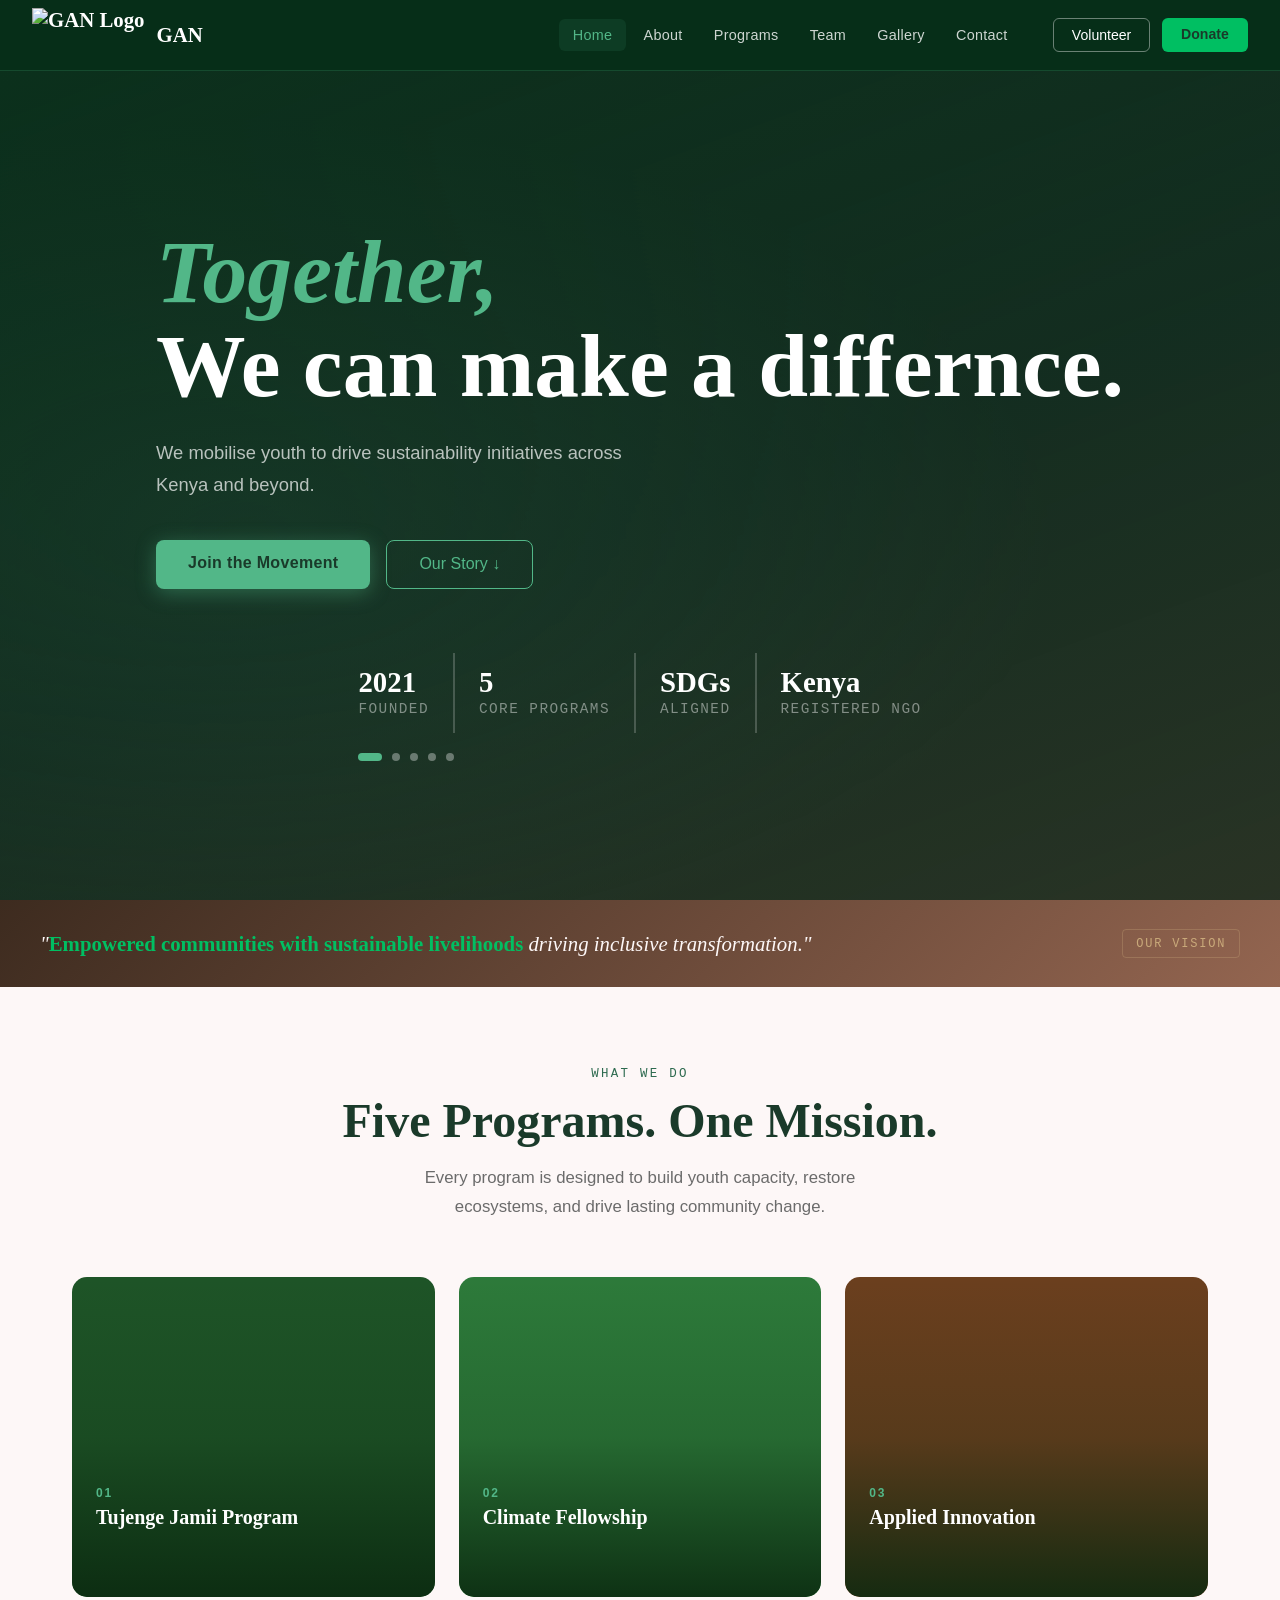
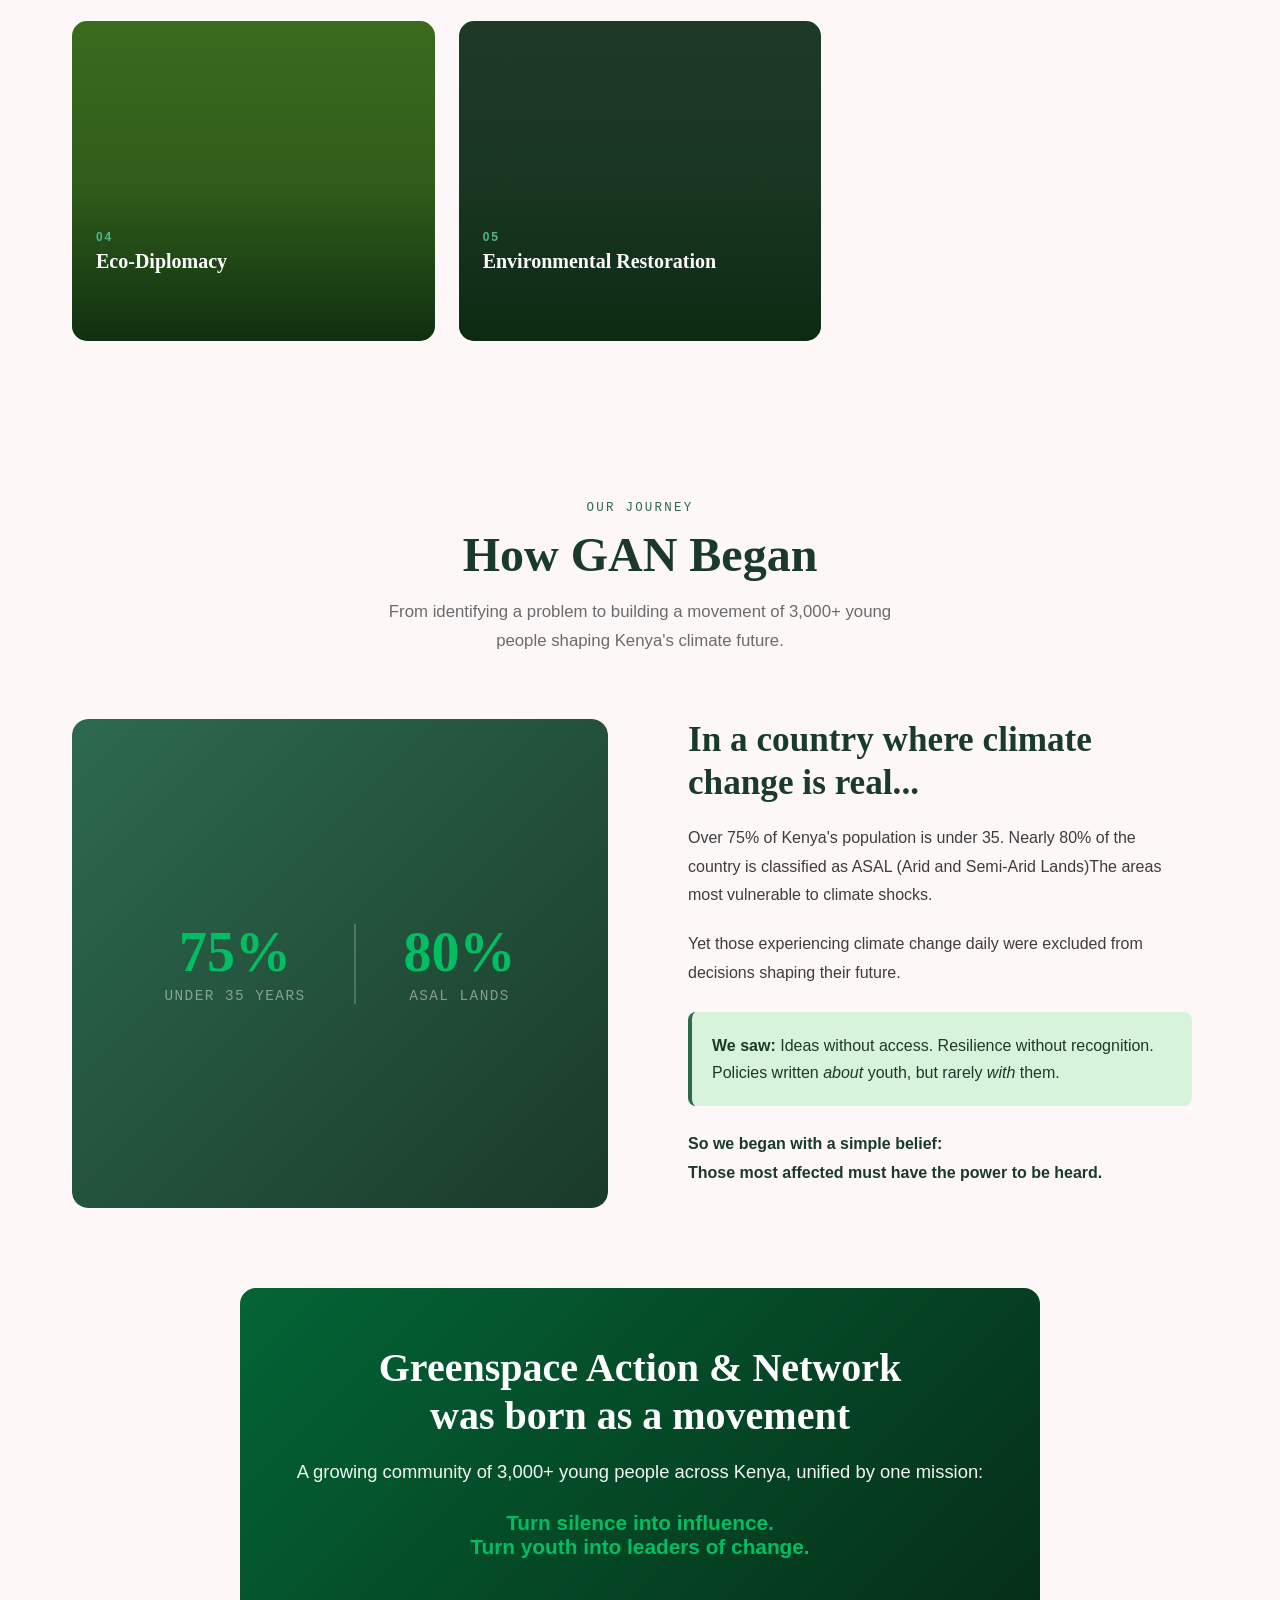
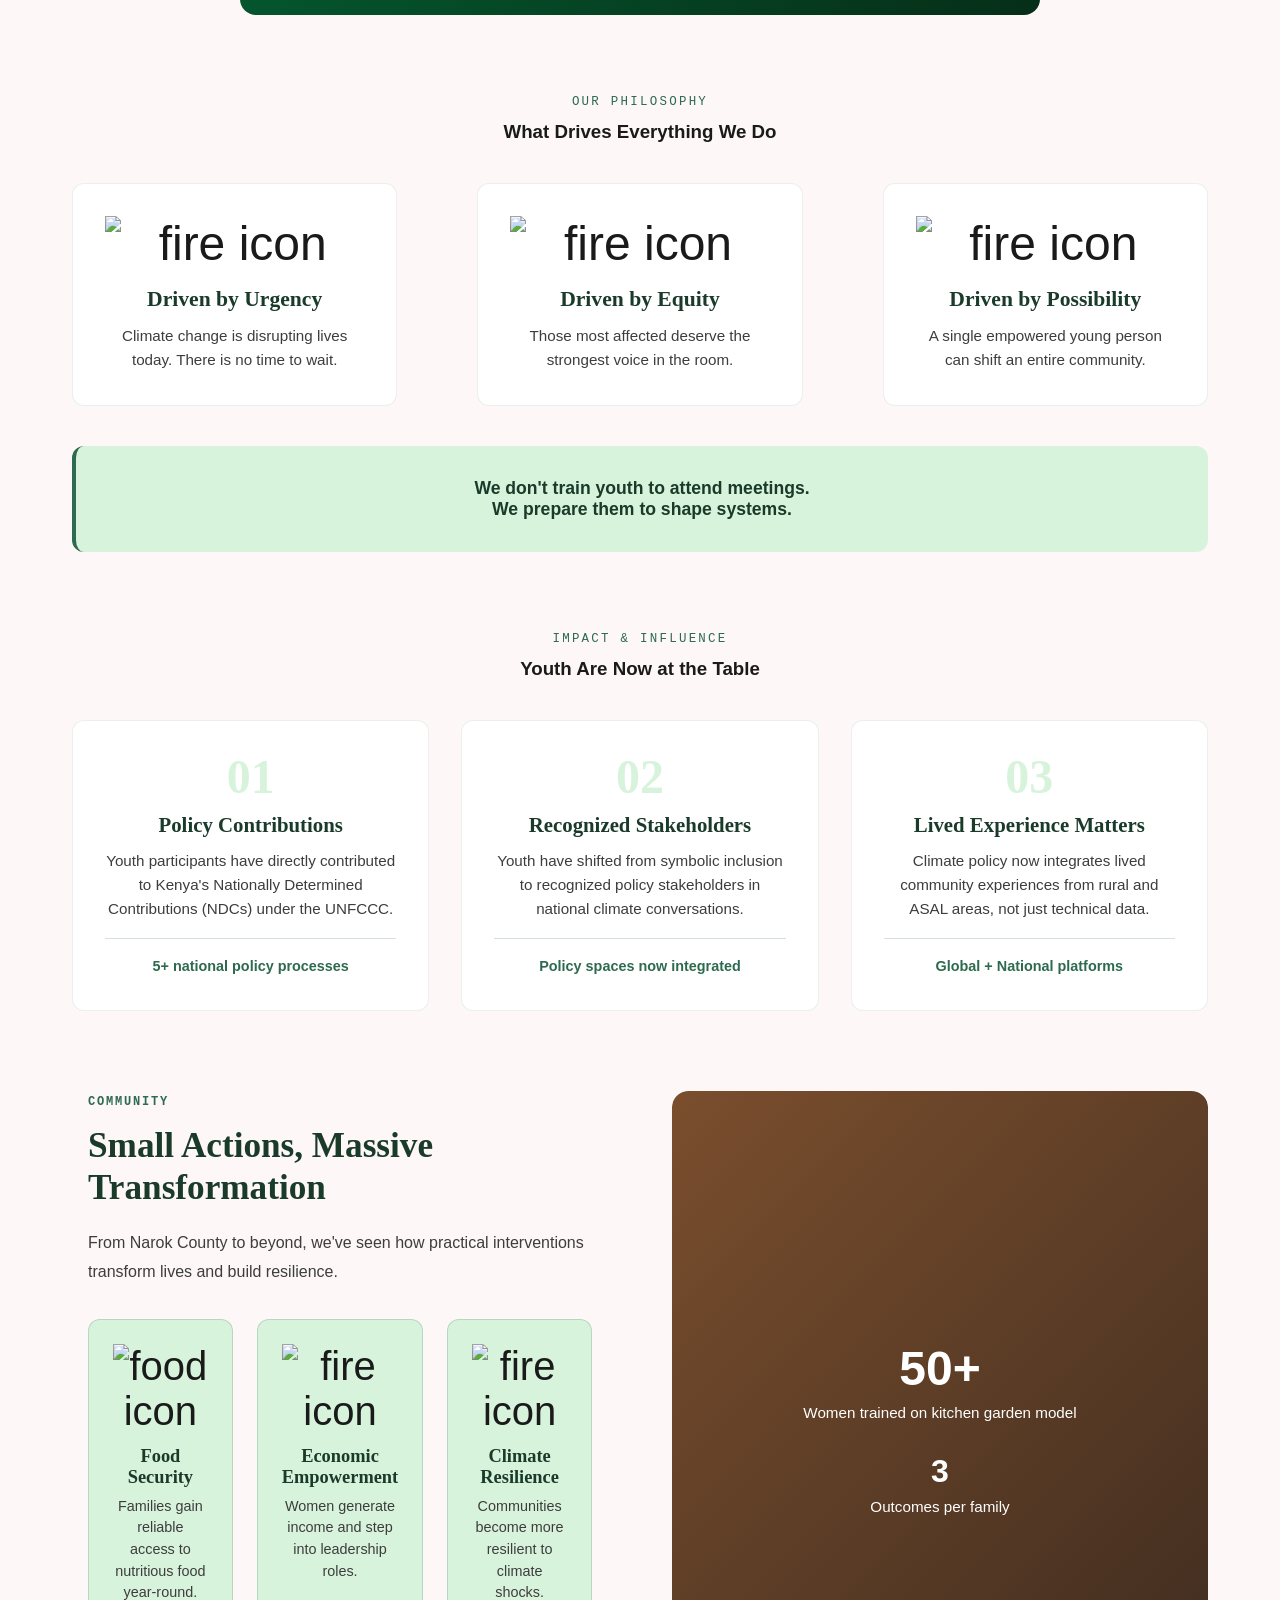
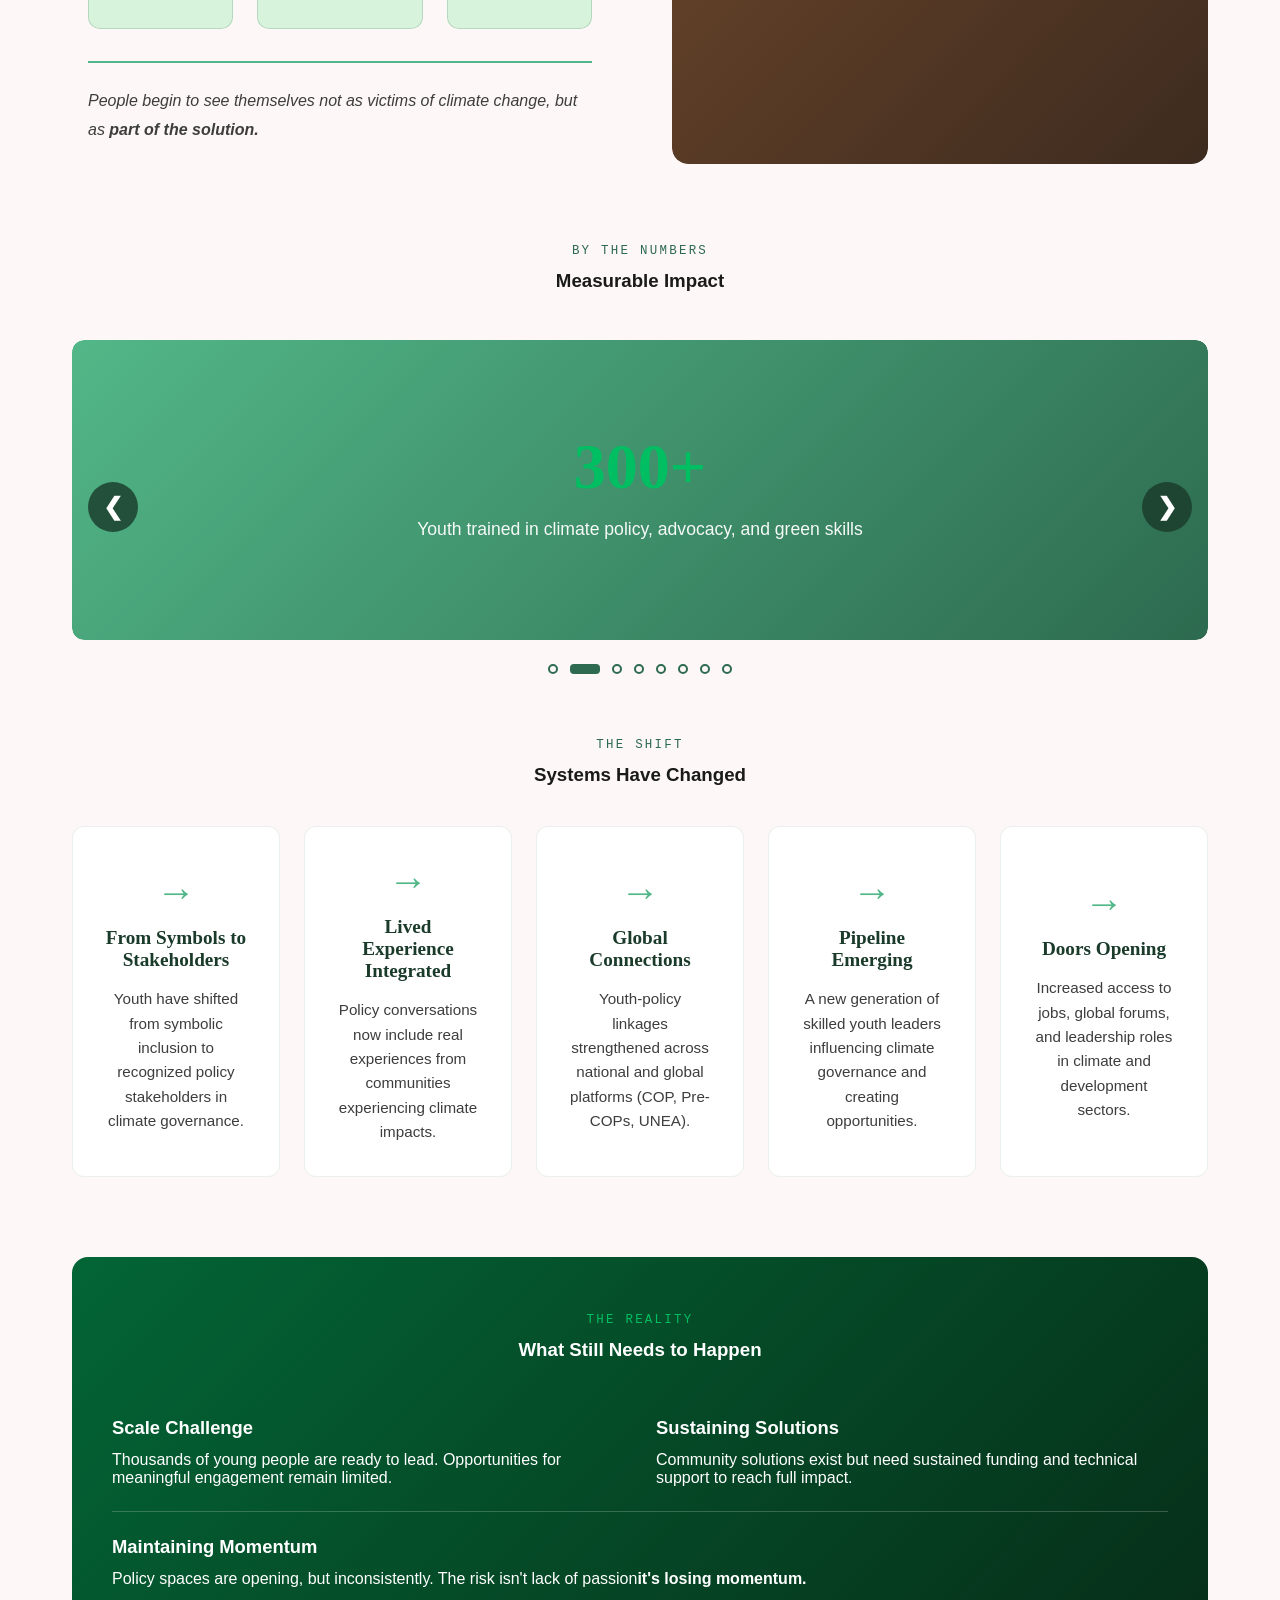
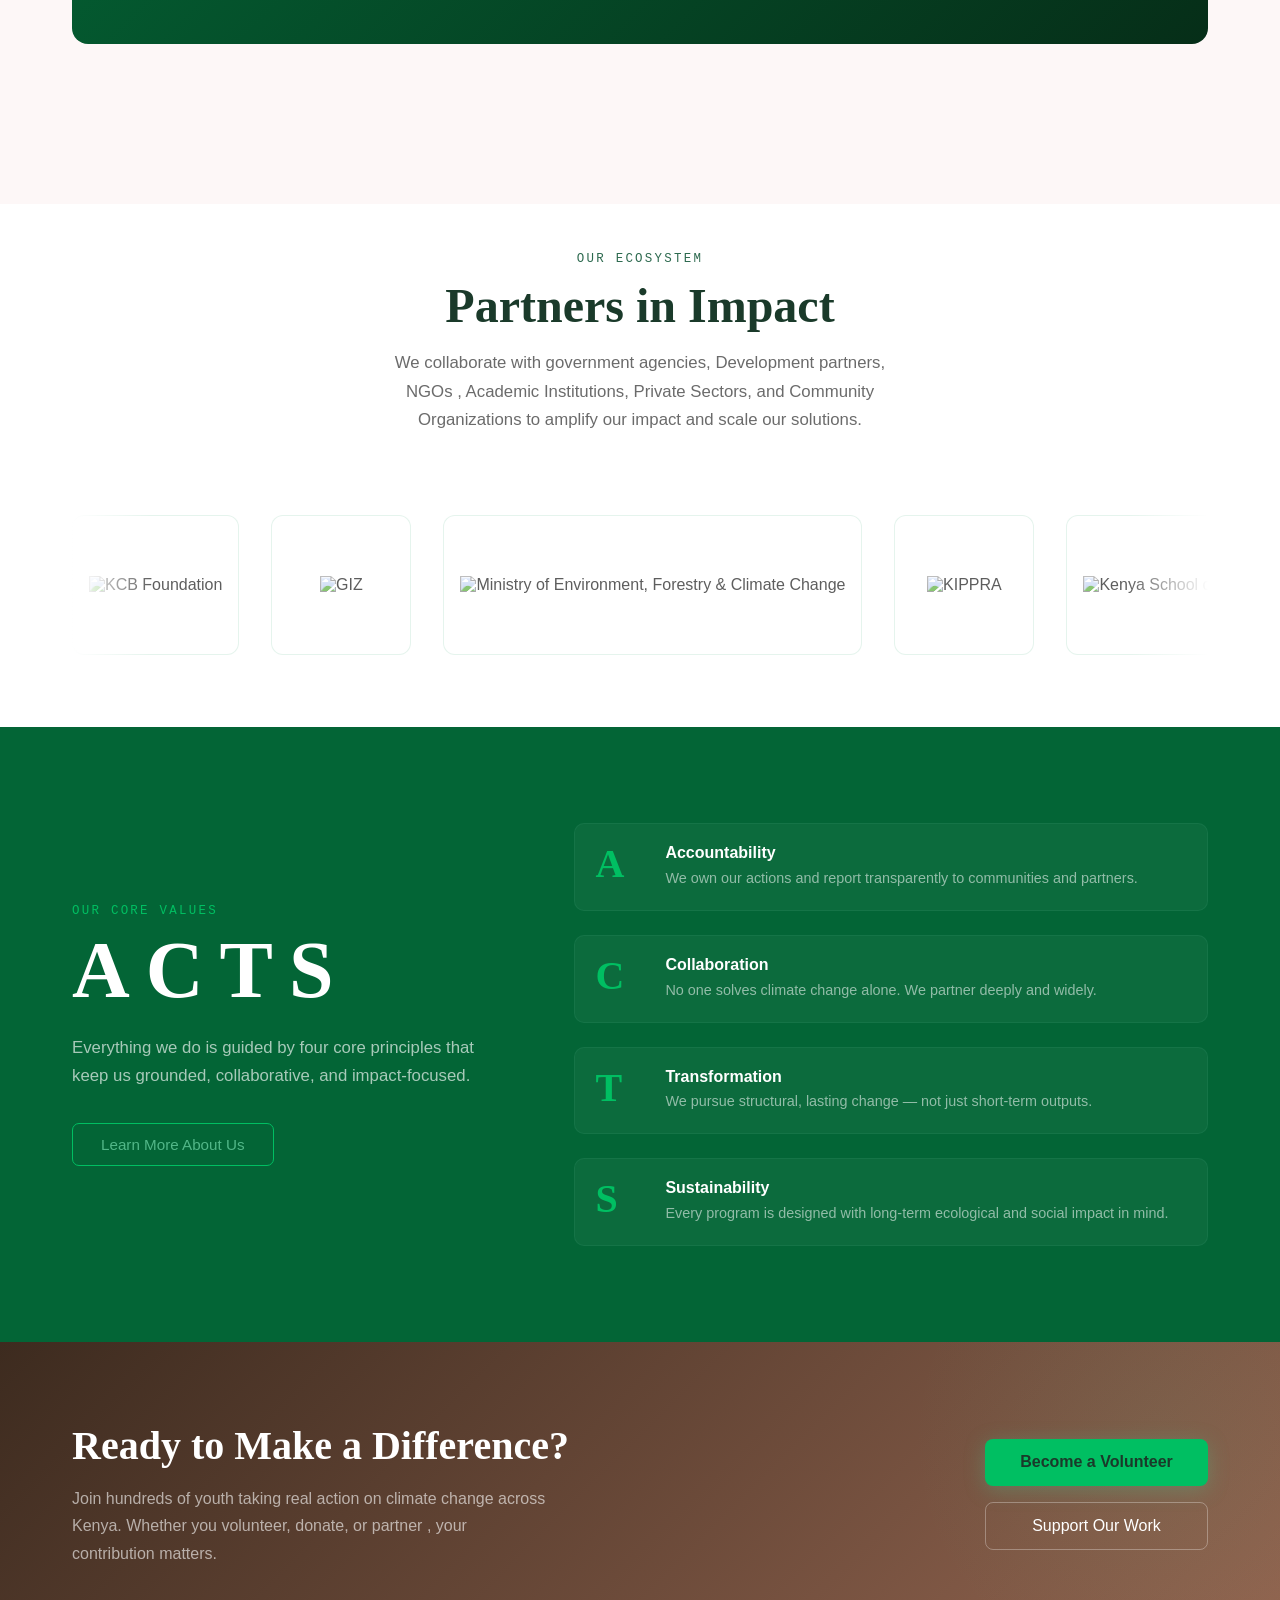
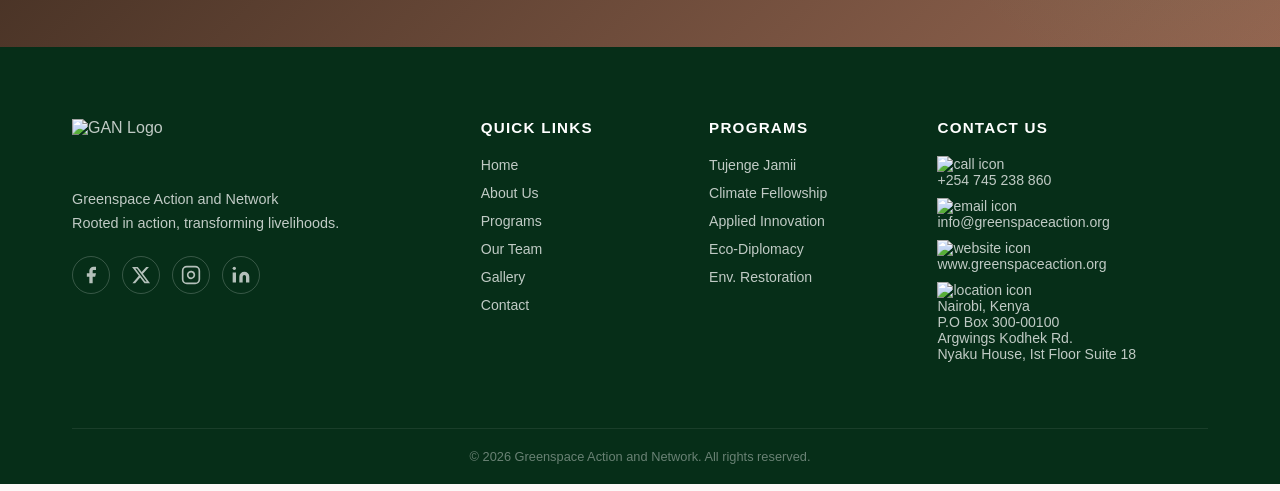
==== commit acf2ce31: "Add HTML files" ====
--- a/index.html
+++ b/index.html
@@ -51,11 +51,11 @@
 
   <!-- CAROUSEL SLIDES -->
   <div class="hero-carousel" aria-hidden="true">
-    <div class="carousel-slide active" style="background-image: url('/images/gallery8.jpeg')"></div>
-    <div class="carousel-slide" style="background-image: url('/images/gallery47.jpeg')"></div>
-    <div class="carousel-slide" style="background-image: url('/images/Environmentrestoration.jpeg')"></div>
-    <div class="carousel-slide" style="background-image: url('/images/communitywork.jpeg')"></div>
-    <div class="carousel-slide" style="background-image: url('/images/Jamii.jpeg')"></div>
+    <div class="carousel-slide active" style="background-image: url('images/gallery8.jpeg')"></div>
+    <div class="carousel-slide" style="background-image: url('images/gallery47.jpeg')"></div>
+    <div class="carousel-slide" style="background-image: url('images/Environmentrestoration.jpeg')"></div>
+    <div class="carousel-slide" style="background-image: url('images/communitywork.jpeg')"></div>
+    <div class="carousel-slide" style="background-image: url('images/Jamii.jpeg')"></div>
   </div>
 
   <!-- Gradient overlay always on top of images -->
@@ -237,17 +237,17 @@
       </div>
       <div class="values-grid" style="grid-template-columns: repeat(3, 1fr);">
         <div class="story-value-card">
-          <div class="value-icon"><img src="/images/icons8-fire-64.png" alt="fire icon"></div>
+          <div class="value-icon"><img src="images/icons8-fire-64.png" alt="fire icon"></div>
           <h4>Driven by Urgency</h4>
           <p>Climate change is disrupting lives today. There is no time to wait.</p>
         </div>
         <div class="story-value-card">
-          <div class="value-icon"><img src="/images/icons8-scales-64.png" alt="fire icon"></div>
+          <div class="value-icon"><img src="images/icons8-scales-64.png" alt="fire icon"></div>
           <h4>Driven by Equity</h4>
           <p>Those most affected deserve the strongest voice in the room.</p>
         </div>
         <div class="story-value-card">
-          <div class="value-icon"><img src="/images/icons8-stars-50.png" alt="fire icon"></div>
+          <div class="value-icon"><img src="images/icons8-stars-50.png" alt="fire icon"></div>
           <h4>Driven by Possibility</h4>
           <p>A single empowered young person can shift an entire community.</p>
         </div>
@@ -308,17 +308,17 @@
           <p>From Narok County to beyond, we've seen how practical interventions transform lives and build resilience.</p>
           <div class="outcome-boxes">
             <div class="outcome-box">
-              <span class="outcome-emoji"><img src="/images/icons8-security-shield-50.png" alt="food icon"></span>
+              <span class="outcome-emoji"><img src="images/icons8-security-shield-50.png" alt="food icon"></span>
               <h4>Food Security</h4>
               <p>Families gain reliable access to nutritious food year-round.</p>
             </div>
             <div class="outcome-box">
-              <span class="outcome-emoji"><img src="/images/icons8-briefcase-50.png" alt="fire icon"></span>
+              <span class="outcome-emoji"><img src="images/icons8-briefcase-50.png" alt="fire icon"></span>
               <h4>Economic Empowerment</h4>
               <p>Women generate income and step into leadership roles.</p>
             </div>
             <div class="outcome-box">
-              <span class="outcome-emoji"><img src="/images/icons8-world-50.png" alt="fire icon"></span>
+              <span class="outcome-emoji"><img src="images/icons8-world-50.png" alt="fire icon"></span>
               <h4>Climate Resilience</h4>
               <p>Communities become more resilient to climate shocks.</p>
             </div>
@@ -536,116 +536,116 @@
       <div class="partners-carousel">
         <!-- Partner 1 -->
         <div class="partner-logo-item">
-          <img src="../images/KCB Foundation logo.png" alt="KCB Foundation" />
+          <img src="images/KCB Foundation logo.png" alt="KCB Foundation" />
         </div>
 
         <!-- Partner 2 -->
         <div class="partner-logo-item">
-          <img src="../images/GIZ-Logo.png" alt="GIZ" />
+          <img src="images/GIZ-Logo.png" alt="GIZ" />
         </div>
 
         <!-- Partner 3 -->
         <div class="partner-logo-item">
-          <img src="../images/Ministry of Environment, Forestry & Climate Change logo (1).png" alt="Ministry of Environment, Forestry & Climate Change" />
+          <img src="images/Ministry of Environment, Forestry & Climate Change logo (1).png" alt="Ministry of Environment, Forestry & Climate Change" />
         </div>
 
         <!-- Partner 4 -->
         <div class="partner-logo-item">
-          <img src="../images/KIPPRA logo.png" alt="KIPPRA" />
+          <img src="images/KIPPRA logo.png" alt="KIPPRA" />
         </div>
 
         <!-- Partner 5 -->
         <div class="partner-logo-item">
-          <img src="../images/Kenya School of Government logo.png" alt="Kenya School of Government" />
+          <img src="images/Kenya School of Government logo.png" alt="Kenya School of Government" />
         </div>
 
         <!-- Partner 6 -->
         <div class="partner-logo-item">
-          <img src="../images/YALI Regional Leadership Center East Africa logo.png"  alt="YALI Regional Leadership Center East Africa" />
+          <img src="images/YALI Regional Leadership Center East Africa logo.png"  alt="YALI Regional Leadership Center East Africa" />
         </div>
 
         <!-- Partner 7 -->
         <div class="partner-logo-item">
-          <img src="../images/State Department for Youth Affairs logo.png" alt="State Department for Youth Affairs" />
+          <img src="images/State Department for Youth Affairs logo.png" alt="State Department for Youth Affairs" />
         </div>
 
         <!-- Partner 8 -->
         <div class="partner-logo-item">
-          <img src="../images/NGAAF logo.png" alt="NGAAF" />
+          <img src="images/NGAAF logo.png" alt="NGAAF" />
         </div>
 
         <!-- Partner 9 -->
         <div class="partner-logo-item">
-          <img src="../images/Embassy of Azerbaijan logo.png" alt="Embassy of Azerbaijan" />
+          <img src="images/Embassy of Azerbaijan logo.png" alt="Embassy of Azerbaijan" />
         </div>
 
         <!-- Partner 10 -->
         <div class="partner-logo-item">
-          <img src="../images/County Government of Vihiga logo.png" alt="County Government of Vihiga" />
+          <img src="images/County Government of Vihiga logo.png" alt="County Government of Vihiga" />
         </div>
 
          <!-- Partner 11 -->
         <div class="partner-logo-item">
-          <img src="../images/Feion Green Ventures logo.png" alt="Feion Green Ventures" />
+          <img src="images/Feion Green Ventures logo.png" alt="Feion Green Ventures" />
         </div>
 
          <!-- Partner 12 -->
         <div class="partner-logo-item">
-          <img src="../images/County Government of Kisumu logo.png" alt="County Government of Kisumu " />
+          <img src="images/County Government of Kisumu logo.png" alt="County Government of Kisumu " />
         </div>
 
          <!-- Partner 13 -->
         <div class="partner-logo-item">
-          <img src="../images/World Food Forum logo.png" alt="World Food Forum " />
+          <img src="images/World Food Forum logo.png" alt="World Food Forum " />
         </div>
 
         <!-- Partner 14 -->
         <div class="partner-logo-item">
-          <img src="../images/WWF-Kenya logo.png" alt="WWF-Kenya " />
+          <img src="images/WWF-Kenya logo.png" alt="WWF-Kenya " />
         </div>
 
         <!-- Duplicate the items for seamless loop (required for infinite scroll) -->
         <div class="partner-logo-item">
-          <img src="../images/KCB Foundation logo.png" alt="KCB Foundation" />
-        </div>
-        <div class="partner-logo-item">
-          <img src="../images/GIZ-Logo.png" alt="GIZ" />
-        </div>
-        <div class="partner-logo-item">
-          <img src="../images/Ministry of Environment, Forestry & Climate Change logo (1).png" alt="Ministry of Environment, Forestry & Climate Change" />
-        </div>
-        <div class="partner-logo-item">
-          <img src="../images/KIPPRA logo.png" alt="KIPPRA" />
-        </div>
-        <div class="partner-logo-item">
-          <img src="../images/Kenya School of Government logo.png" alt="Kenya School of Government" />
-        </div>
-        <div class="partner-logo-item">
-         <img src="../images/YALI Regional Leadership Center East Africa logo.png"  alt="YALI Regional Leadership Center East Africa" />
-        </div>
-        <div class="partner-logo-item">
-          <img src="../images/State Department for Youth Affairs logo.png" alt="State Department for Youth Affairs" />
-        </div>
-        <div class="partner-logo-item">
-          <img src="../images/NGAAF logo.png" alt="NGAAF" />
-        </div>
-        <div class="partner-logo-item">
-          <img src="../images/Embassy of Azerbaijan logo.png" alt="Embassy of Azerbaijan" />
-        </div>
-        <div class="partner-logo-item">
-          <img src="../images/County Government of Vihiga logo.png" alt="County Government of Vihiga" />
-        </div>
-        <div class="partner-logo-item">
-          <img src="../images/Feion Green Ventures logo.png" alt="Feion Green Ventures" />
-        </div>
-        <div class="partner-logo-item">
-          <img src="../images/County Government of Kisumu logo.png" alt="County Government of Kisumu " />
-        </div>
-        <div class="partner-logo-item">
-          <img src="../images/World Food Forum logo.png" alt="World Food Forum " />
-        </div>
-        <div class="partner-logo-item">
-          <img src="../images/WWF-Kenya logo.png" alt="WWF-Kenya " />
+          <img src="images/KCB Foundation logo.png" alt="KCB Foundation" />
+        </div>
+        <div class="partner-logo-item">
+          <img src="images/GIZ-Logo.png" alt="GIZ" />
+        </div>
+        <div class="partner-logo-item">
+          <img src="images/Ministry of Environment, Forestry & Climate Change logo (1).png" alt="Ministry of Environment, Forestry & Climate Change" />
+        </div>
+        <div class="partner-logo-item">
+          <img src="images/KIPPRA logo.png" alt="KIPPRA" />
+        </div>
+        <div class="partner-logo-item">
+          <img src="images/Kenya School of Government logo.png" alt="Kenya School of Government" />
+        </div>
+        <div class="partner-logo-item">
+         <img src="images/YALI Regional Leadership Center East Africa logo.png"  alt="YALI Regional Leadership Center East Africa" />
+        </div>
+        <div class="partner-logo-item">
+          <img src="images/State Department for Youth Affairs logo.png" alt="State Department for Youth Affairs" />
+        </div>
+        <div class="partner-logo-item">
+          <img src="images/NGAAF logo.png" alt="NGAAF" />
+        </div>
+        <div class="partner-logo-item">
+          <img src="images/Embassy of Azerbaijan logo.png" alt="Embassy of Azerbaijan" />
+        </div>
+        <div class="partner-logo-item">
+          <img src="images/County Government of Vihiga logo.png" alt="County Government of Vihiga" />
+        </div>
+        <div class="partner-logo-item">
+          <img src="images/Feion Green Ventures logo.png" alt="Feion Green Ventures" />
+        </div>
+        <div class="partner-logo-item">
+          <img src="images/County Government of Kisumu logo.png" alt="County Government of Kisumu " />
+        </div>
+        <div class="partner-logo-item">
+          <img src="images/World Food Forum logo.png" alt="World Food Forum " />
+        </div>
+        <div class="partner-logo-item">
+          <img src="images/WWF-Kenya logo.png" alt="WWF-Kenya " />
         </div>
       </div>
       <div class="carousel-fade-left"></div>
--- a/css/style.css
+++ b/css/style.css
@@ -0,0 +1,3305 @@
+/* =============================================
+   GAN WEBSITE — MAIN STYLESHEET
+   Color Palette: Forest Green + Earth Brown + Cream
+   ============================================= */
+
+:root {
+  --green-dark:   #1a3a2a;
+  --green-mid:    #2d6a4f;
+  --green-light:  #52b788;
+  --green-pale:   #d8f3dc;
+  --earth-dark:   #3d2b1f;
+  --earth-mid:    #7a4e2d;
+  --earth-light:  #c9a97a;
+  --cream:        #fdf7f7;
+  --cream-dark:   #ede5d4;
+  --white:        #ffffff;
+  --text-dark:    #1a1a1a;
+  --text-mid:     #3d3d3d;
+  --text-light:   #6b6b6b;
+
+  --font-display: 'Playfair Display', serif;
+  --font-body:    'DM Sans', sans-serif;
+  --font-mono:    'Space Mono', monospace;
+}
+
+*, *::before, *::after { box-sizing: border-box; margin: 0; padding: 0; }
+
+html { scroll-behavior: smooth; }
+
+body {
+  font-family: var(--font-body);
+  background: var(--cream);
+  color: var(--text-dark);
+  overflow-x: hidden;
+}
+
+a { text-decoration: none; color: inherit; }
+ul { list-style: none; }
+img { max-width: 100%; display: block; }
+
+.container {
+  max-width: 1200px;
+  margin: 0 auto;
+  padding: 0 2rem;
+}
+/* Scroll Button */
+.scroll-btn {
+  position: fixed;
+  right: 20px;
+  bottom: 30px;
+  width: 50px;
+  height: 50px;
+  border-radius: 50%;
+  background: var(--green-dark);
+  color: #fff;
+  border: none;
+  font-size: 20px;
+  cursor: pointer;
+  box-shadow: 0 8px 25px rgba(0,0,0,0.2);
+  display: none;
+  z-index: 999;
+  transition: all 0.3s ease;
+}
+
+/* Hover effect */
+.scroll-btn:hover {
+  transform: translateY(-4px) scale(1.05);
+  background: var(--green-light);
+}
+
+/* Show animation */
+.scroll-btn.show {
+  display: block;
+  animation: fadeIn 0.3s ease;
+}
+
+@keyframes fadeIn {
+  from { opacity: 0; transform: translateY(10px); }
+  to { opacity: 1; transform: translateY(0); }
+}
+
+/* =============================================
+   NAVBAR
+   ============================================= */
+.navbar {
+  position: fixed;
+  top: 0; left: 0; right: 0;
+  z-index: 1000;
+  background: #062e18;
+  backdrop-filter: blur(10px);
+  border-bottom: 1px solid rgba(82, 183, 136, 0.2);
+  transition: all 0.3s ease;
+}
+
+.navbar.scrolled {
+  background: #062e18;
+  box-shadow: 0 4px 30px rgba(0,0,0,0.3);
+}
+
+.nav-inner {
+  max-width: 1280px;
+  margin: 0 auto;
+  padding: 0 2rem;
+  display: flex;
+  align-items: center;
+  height: 70px;
+  gap: 2rem;
+}
+
+.nav-logo {
+  display: flex;
+  align-items: center;
+  gap: 0.75rem;
+  color: var(--white);
+  font-family: var(--font-display);
+  font-size: 1.3rem;
+  font-weight: 700;
+  flex-shrink: 0;
+}
+
+.nav-logo img {
+  height: 55px;
+  width: auto;
+  object-fit: contain;
+}
+
+.nav-links {
+  display: flex;
+  gap: 0.25rem;
+  margin-left: auto;
+}
+
+.nav-links a {
+  color: rgba(255,255,255,0.8);
+  font-size: 0.9rem;
+  font-weight: 500;
+  padding: 0.5rem 0.85rem;
+  border-radius: 6px;
+  transition: all 0.2s;
+  letter-spacing: 0.02em;
+}
+
+.nav-links a:hover,
+.nav-links a.active {
+  color: var(--green-light);
+  background: rgba(82,183,136,0.1);
+}
+
+.nav-ctas {
+  display: flex;
+  gap: 0.75rem;
+  flex-shrink: 0;
+}
+
+.btn-outline {
+  border: 1.5px solid rgba(255,255,255,0.4);
+  color: var(--white);
+  padding: 0.5rem 1.1rem;
+  border-radius: 6px;
+  font-size: 0.88rem;
+  font-weight: 500;
+  transition: all 0.2s;
+}
+.btn-outline:hover {
+  border-color: var(--green-light);
+  color: var(--green-light);
+}
+
+.btn-solid {
+  background: #00BF62;
+  color: var(--green-dark);
+  padding: 0.5rem 1.2rem;
+  border-radius: 6px;
+  font-size: 0.88rem;
+  font-weight: 600;
+  transition: all 0.2s;
+}
+.btn-solid:hover {
+  background: #74c9a0;
+  transform: translateY(-1px);
+}
+
+.hamburger {
+  display: none;
+  background: none;
+  border: none;
+  color: white;
+  font-size: 1.5rem;
+  cursor: pointer;
+  margin-left: auto;
+}
+
+.mobile-menu {
+  display: none;
+  flex-direction: column;
+  background: var(--green-dark);
+  padding: 1rem 2rem 1.5rem;
+  border-top: 1px solid rgba(255,255,255,0.1);
+  position: absolute;
+  top: 70px;
+  left: 0;
+  right: 0;
+  z-index: 999;
+  animation: slideDown 0.3s ease;
+}
+
+@keyframes slideDown {
+  from {
+    opacity: 0;
+    transform: translateY(-10px);
+  }
+  to {
+    opacity: 1;
+    transform: translateY(0);
+  }
+}
+.mobile-menu a {
+  color: rgba(255,255,255,0.85);
+  padding: 0.65rem 0;
+  font-size: 1rem;
+  border-bottom: 1px solid rgba(255,255,255,0.07);
+}
+
+.mobile-menu.open { display: flex; }
+
+@keyframes slideDown {
+  from { opacity: 0; transform: translateY(-10px); }
+  to { opacity: 1; transform: translateY(0); }
+}
+
+/* =============================================
+   HERO
+   ============================================= */
+/* Hero Carousel */
+.hero {
+  position: relative;
+  min-height: 100vh;
+  display: flex;
+  flex-direction: column;
+  justify-content: center;
+  overflow: hidden;
+  padding-top: 70px;
+}
+
+/* ── Hero Carousel ─────────────────────────────── */
+.hero-carousel {
+  position: absolute;
+  inset: 0;
+  z-index: 0;
+}
+
+.carousel-slide {
+  position: absolute;
+  inset: 0;
+  background-size: cover;
+  background-position: center;
+  /* fallback colour while image loads */
+  background-color: var(--green-dark);
+  opacity: 0;
+  transform: scale(1.04);
+  transition:
+    opacity    1.1s cubic-bezier(.4,0,.2,1),
+    transform  6s  cubic-bezier(.25,.46,.45,.94);
+  will-change: opacity, transform;
+}
+
+.carousel-slide.active {
+  opacity: 1;
+  transform: scale(1);
+  z-index: 1;
+}
+
+/* ── Hero Bottom: Stats + Dots stacked ────────── */
+.hero-bottom {
+  position: relative;
+  z-index: 3;
+  max-width: 1200px;
+  margin: 0 auto;
+  padding: 0 2rem 2.5rem;
+}
+
+.hero-stats {
+  display: flex;
+  align-items: center;
+  gap: 1.5rem;
+  flex-wrap: wrap;
+  padding: 2rem 0 1.25rem;
+}
+
+/* ── Carousel Dot Navigation ───────────────────── */
+.carousel-dots {
+  display: flex;
+  gap: 10px;
+  align-items: center;
+  padding-bottom: 0.5rem;
+}
+
+.dot {
+  width: 8px;
+  height: 8px;
+  border-radius: 50%;
+  border: none;
+  background: rgba(255,255,255,0.35);
+  cursor: pointer;
+  padding: 0;
+  transition:
+    background  0.35s ease,
+    transform   0.35s ease,
+    width       0.35s ease;
+  flex-shrink: 0;
+}
+
+.dot:hover {
+  background: rgba(255,255,255,0.65);
+  transform: scale(1.25);
+}
+
+.dot.active {
+  background: var(--green-light);
+  width: 24px;
+  border-radius: 4px;
+  transform: none;
+}
+
+/* ── Hero Overlay (gradient over carousel images) ─ */
+.hero-overlay {
+  position: absolute;
+  inset: 0;
+  z-index: 2;
+  background:
+    linear-gradient(160deg,
+      rgba(6,46,24,0.78) 0%,
+      rgba(15,35,24,0.55) 55%,
+      rgba(61,43,31,0.45) 100%),
+    radial-gradient(ellipse at 20% 60%, rgba(45,106,79,0.45) 0%, transparent 55%);
+  pointer-events: none;
+}
+
+.hero-content {
+  position: relative;
+  z-index: 3;
+  max-width: 1200px;
+  margin: 0 auto;
+  padding: 4rem 2rem 2rem;
+  animation: heroFadeUp 1s ease forwards;
+}
+
+@keyframes heroFadeUp {
+  from { opacity: 0; transform: translateY(40px); }
+  to   { opacity: 1; transform: translateY(0); }
+}
+
+.hero-tag {
+  font-family: var(--font-mono);
+  font-size: 0.8rem;
+  letter-spacing: 0.15em;
+  color: var(--green-light);
+  text-transform: uppercase;
+  margin-bottom: 1.5rem;
+  display: inline-flex;
+  align-items: center;
+  gap: 0.5rem;
+}
+
+.hero-tag::before {
+  content: '';
+  width: 30px;
+  height: 2px;
+  background: var(--green-light);
+}
+
+.hero-title {
+  font-family: var(--font-display);
+  font-size: clamp(3rem, 7vw, 6.5rem);
+  font-weight: 900;
+  line-height: 1.05;
+  color: var(--white);
+  margin-bottom: 1.5rem;
+}
+
+.hero-title em {
+  font-style: italic;
+  color: var(--green-light);
+}
+
+.hero-sub {
+  font-size: 1.15rem;
+  color: rgba(255,255,255,0.7);
+  max-width: 520px;
+  line-height: 1.7;
+  margin-bottom: 2.5rem;
+}
+
+.hero-btns {
+  display: flex;
+  gap: 1rem;
+  flex-wrap: wrap;
+}
+
+.btn-hero-primary {
+  background: var(--green-light);
+  color: var(--green-dark);
+  padding: 0.9rem 2rem;
+  border-radius: 8px;
+  font-weight: 700;
+  font-size: 1rem;
+  letter-spacing: 0.02em;
+  transition: all 0.25s;
+  box-shadow: 0 4px 20px rgba(82,183,136,0.4);
+}
+
+.btn-hero-primary:hover {
+  background: #74c9a0;
+  transform: translateY(-2px);
+  box-shadow: 0 8px 30px rgba(82,183,136,0.5);
+}
+
+.btn-hero-ghost {
+  border: 1.5px solid var(--green-light);
+  color: var(--green-light);
+  padding: 0.9rem 2rem;
+  border-radius: 8px;
+  font-weight: 500;
+  font-size: 1rem;
+  transition: all 0.25s;
+}
+
+.btn-hero-ghost:hover {
+  border-color: var(--green-light);
+  color: var(--green-light);
+}
+
+
+
+.stat {
+  display: flex;
+  flex-direction: column;
+  gap: 0.25rem;
+}
+
+.stat-num {
+  font-family: var(--font-display);
+  font-size: 1.8rem;
+  font-weight: 700;
+  color: var(--white);
+  line-height: 1;
+}
+
+.stat-label {
+  font-size: 0.78rem;
+  color: rgba(255,255,255,0.5);
+  text-transform: uppercase;
+  letter-spacing: 0.1em;
+  font-family: var(--font-mono);
+}
+
+.stat-divider {
+  width: 1px;
+  height: 40px;
+  background: rgba(255,255,255,0.15);
+}
+
+/* =============================================
+   MISSION STRIP
+   ============================================= */
+.mission-strip {
+  background: linear-gradient(135deg, var(--earth-dark) 0%, #936550 100%);
+  padding: 1.75rem 2rem;
+  overflow: hidden;
+}
+
+.mission-inner {
+  max-width: 1200px;
+  margin: 0 auto;
+  display: flex;
+  align-items: center;
+  justify-content: space-between;
+  gap: 2rem;
+  flex-wrap: wrap;
+}
+
+.mission-inner p {
+  font-family: var(--font-display);
+  font-size: clamp(1rem, 2.5vw, 1.3rem);
+  color: var(--cream);
+  font-style: italic;
+  line-height: 1.5;
+}
+
+.mission-inner strong { color: #00BF62; font-style: normal; }
+
+.mission-tag {
+  font-family: var(--font-mono);
+  font-size: 0.75rem;
+  letter-spacing: 0.15em;
+  text-transform: uppercase;
+  color: var(--earth-light);
+  white-space: nowrap;
+  border: 1px solid rgba(201,169,122,0.3);
+  padding: 0.4rem 0.8rem;
+  border-radius: 4px;
+}
+
+/* =============================================
+   PROGRAMS SECTION
+   ============================================= */
+.what-we-do {
+  padding: 80px 0;
+  background: var(--cream);
+}
+
+.section-header {
+  text-align: center;
+  margin-bottom: 3.5rem;
+}
+
+.section-tag {
+  font-family: var(--font-mono);
+  font-size: 0.78rem;
+  letter-spacing: 0.18em;
+  text-transform: uppercase;
+  color: var(--green-mid);
+  display: block;
+  margin-bottom: 0.75rem;
+}
+
+.section-header h2 {
+  font-family: var(--font-display);
+  font-size: clamp(2rem, 4vw, 3rem);
+  font-weight: 900;
+  color: var(--green-dark);
+  margin-bottom: 1rem;
+}
+
+.section-header p {
+  color: var(--text-light);
+  font-size: 1.05rem;
+  max-width: 520px;
+  margin: 0 auto;
+  line-height: 1.7;
+}
+
+.programs-grid {
+  display: grid;
+  grid-template-columns: repeat(3, 1fr);
+  gap: 24px;
+}
+.programs-grid .program-card:nth-child(4),
+.programs-grid .program-card:nth-child(5) {
+  grid-column: span 1;
+}
+@media (min-width: 769px) {
+  .programs-grid {
+    grid-template-columns: repeat(3, 1fr);
+  }
+}
+
+.program-card {
+  position: relative;
+  border-radius: 15px;
+  overflow: hidden;
+  height: 320px;
+  cursor: pointer;
+}
+.program-bg {
+  position: absolute;
+  inset: 0;
+  background-size: cover;
+  background-position: center;
+  transition: transform 0.5s ease;
+  background-color: var(--green);
+}
+.program-card:hover .program-bg { transform: scale(1.06); }
+
+.program-bg-1 {
+  background-image: url('../images/Jamii.jpeg');
+  background-color: #1e5427;
+}
+.program-bg-2 {
+  background-image: url('../images/Fellowsip.jpeg');
+  background-color: #2d7a3a;
+}
+.program-bg-3 {
+  background-image: url('../images/appliedinnovation.jpeg');
+  background-color: #6b3f1e;
+}
+.program-bg-4 {
+  background-image: url('../images/ecodipl.jpeg');
+  background-color: #3a6b1e;
+}
+.program-bg-5 {
+  background-image: url('../images/Environmentrestoration.jpeg');
+  background-color: #1e3a27;
+}
+
+.program-overlay {
+  position: absolute;
+  inset: 0;
+  background: linear-gradient(to top, rgba(10,40,15,0.88) 0%, rgba(10,40,15,0.2) 50%, transparent 100%);
+  transition: background var(--transition);
+  border-radius: 15px; 
+}
+.program-card:hover .program-overlay {
+  background: linear-gradient(to top, rgba(10,40,15,0.92) 0%, rgba(10,40,15,0.4) 70%, transparent 100%);
+}
+.program-content {
+  position: absolute;
+  bottom: 0; left: 0; right: 0;
+  padding: 28px 24px;
+  z-index: 2;
+}
+.program-number {
+  display: block;
+  font-size: 0.75rem;
+  font-weight: 700;
+  letter-spacing: 0.15em;
+  color: var(--green-light);
+  margin-bottom: 6px;
+}
+.program-content h3 {
+  font-family: 'Playfair Display', serif;
+  font-size: 1.25rem;
+  color: var(--white);
+  margin-bottom: 8px;
+}
+.program-content p {
+  font-size: 0.87rem;
+  color: rgba(255,255,255,0.78);
+  margin-bottom: 14px;
+  max-height: 0;
+  overflow: hidden;
+  transition: max-height 0.4s ease;
+}
+.program-card:hover .program-content p { max-height: 80px; }
+.program-link {
+  display: inline-block;
+  color: var(--green-light);
+  font-weight: 600;
+  font-size: 0.87rem;
+  opacity: 0;
+  transform: translateY(8px);
+  transition: all 0.3s ease;
+}
+.program-card:hover .program-link { opacity: 1; transform: translateY(0); }
+
+/* Partners Carousel Section */
+.partners-section {
+  padding: 3rem 0;
+  background: var(--white);
+}
+
+.partners-carousel-wrapper {
+  position: relative;
+  width: 100%;
+  overflow: hidden;
+  margin-top: 2rem;
+}
+
+.partners-carousel {
+  display: flex;
+  gap: 2rem;
+  padding: 1.5rem 0;
+  width: max-content;
+  animation: scroll-carousel 25s linear infinite;
+}
+
+.partners-carousel:hover {
+  animation-play-state: paused;
+}
+
+.partner-logo-item {
+  min-width: 140px;
+  height: 140px;
+  background: var(--white);
+  border: 1px solid rgba(82, 183, 136, 0.15);
+  border-radius: 12px;
+  display: flex;
+  align-items: center;
+  justify-content: center;
+  padding: 1rem;
+  transition: all 0.3s ease;
+}
+
+.partner-logo-item:hover {
+  border-color: rgba(82, 183, 136, 0.35);
+  box-shadow: 0 4px 12px rgba(82, 183, 136, 0.08);
+  transform: translateY(-2px);
+}
+
+.partner-logo-item img {
+  max-width: 100%;
+  max-height: 100%;
+  object-fit: contain;
+  opacity: 0.7;
+  transition: opacity 0.3s ease;
+}
+
+.partner-logo-item:hover img {
+  opacity: 1;
+}
+
+/* Fade effect on edges (optional but looks professional) */
+.carousel-fade-left {
+  position: absolute;
+  left: 0;
+  top: 0;
+  width: 80px;
+  height: 100%;
+  background: linear-gradient(to right, var(--white) 0%, transparent 100%);
+  pointer-events: none;
+  z-index: 2;
+}
+
+.carousel-fade-right {
+  position: absolute;
+  right: 0;
+  top: 0;
+  width: 80px;
+  height: 100%;
+  background: linear-gradient(to left, var(--white) 0%, transparent 100%);
+  pointer-events: none;
+  z-index: 2;
+}
+
+/* Animation keyframe */
+@keyframes scroll-carousel {
+  0% {
+    transform: translateX(0);
+  }
+  100% {
+    transform: translateX(calc(-140px * 8 - 2rem * 8));
+  }
+}
+
+.carousel-hint {
+  text-align: center;
+  font-size: 0.8rem;
+  color: var(--text-light);
+  margin-top: 1.5rem;
+  font-family: var(--font-mono);
+  letter-spacing: 0.05em;
+}
+
+/* Mobile Responsive */
+@media (max-width: 768px) {
+  .partners-section {
+    padding: 3rem 0;
+  }
+
+  .partner-logo-item {
+    min-width: 110px;
+    height: 70px;
+    gap: 1.5rem;
+  }
+
+  .carousel-fade-left,
+  .carousel-fade-right {
+    width: 40px;
+  }
+
+  @keyframes scroll-carousel {
+    0% {
+      transform: translateX(0);
+    }
+    100% {
+      transform: translateX(calc(-110px * 8 - 1.5rem * 8));
+    }
+  }
+}
+/* =============================================
+  VALUES
+   ============================================= */
+.values-section {
+  background: #036536;
+  padding: 6rem 0;
+}
+
+.values-grid {
+  display: grid;
+  grid-template-columns: 1fr 1.5fr;
+  gap: 5rem;
+  align-items: center;
+}
+
+.values-text .section-tag { color: #00BF62; }
+
+.values-text h2 {
+  font-family: var(--font-display);
+  font-size: 5rem;
+  font-weight: 900;
+  color: var(--white);
+  line-height: 1;
+  letter-spacing: 0.2em;
+  margin: 0.5rem 0 1.5rem;
+}
+
+.values-text p {
+  color: rgba(255,255,255,0.65);
+  line-height: 1.7;
+  margin-bottom: 2rem;
+  font-size: 1.05rem;
+}
+
+.btn-outline-green {
+  border: 1.5px solid #00BF62;
+  color: var(--green-light);
+  padding: 0.75rem 1.75rem;
+  border-radius: 7px;
+  font-weight: 500;
+  font-size: 0.95rem;
+  transition: all 0.2s;
+  display: inline-block;
+}
+
+.btn-outline-green:hover {
+  background:#00BF62;
+  color: var(--green-dark);
+}
+
+.values-list {
+  display: flex;
+  flex-direction: column;
+  gap: 1.5rem;
+}
+
+.value-item {
+  display: flex;
+  align-items: flex-start;
+  gap: 1.25rem;
+  padding: 1.25rem;
+  border-radius: 10px;
+  background: rgba(255,255,255,0.04);
+  border: 1px solid rgba(82,183,136,0.12);
+  transition: all 0.2s;
+}
+
+.value-item:hover {
+  background: rgba(82,183,136,0.08);
+  border-color: rgba(82,183,136,0.3);
+}
+
+.value-letter {
+  font-family: var(--font-display);
+  font-size: 2.5rem;
+  font-weight: 900;
+  color: #00BF62;
+  line-height: 1;
+  flex-shrink: 0;
+  width: 50px;
+}
+
+.value-item strong {
+  display: block;
+  color: var(--white);
+  font-size: 1rem;
+  margin-bottom: 0.3rem;
+}
+
+.value-item p {
+  color: rgba(255,255,255,0.55);
+  font-size: 0.9rem;
+  line-height: 1.6;
+}
+
+/* =============================================
+   CTA BANNER
+   ============================================= */
+.cta-banner {
+  background: linear-gradient(135deg, var(--earth-dark) 0%, #936550 100%);
+  padding: 5rem 0;
+  position: relative;
+  overflow: hidden;
+}
+
+.cta-banner::before {
+  content: '';
+  position: absolute;
+  top: -50%;
+  right: -10%;
+  width: 500px;
+  height: 500px;
+  background: radial-gradient(circle, rgba(82,183,136,0.08) 0%, transparent 70%);
+  border-radius: 50%;
+}
+
+.cta-inner {
+  position: relative;
+  z-index: 2;
+  display: flex;
+  align-items: center;
+  justify-content: space-between;
+  gap: 3rem;
+  flex-wrap: wrap;
+}
+
+.cta-text h2 {
+  font-family: var(--font-display);
+  font-size: 2.5rem;
+  font-weight: 900;
+  color: var(--white);
+  margin-bottom: 1rem;
+}
+
+.cta-text p {
+  color: rgba(255,255,255,0.6);
+  line-height: 1.7;
+  max-width: 480px;
+  font-size: 1rem;
+}
+
+.cta-btns {
+  display: flex;
+  flex-direction: column;
+  gap: 1rem;
+  flex-shrink: 0;
+}
+
+.btn-cta-primary {
+  background: #00BF62;
+  color: var(--green-dark);
+  padding: 0.9rem 2.2rem;
+  border-radius: 8px;
+  font-weight: 700;
+  font-size: 1rem;
+  text-align: center;
+  transition: all 0.2s;
+  box-shadow: 0 4px 20px rgba(82,183,136,0.35);
+}
+
+.btn-cta-primary:hover {
+  background: #74c9a0;
+  transform: translateY(-2px);
+}
+
+.btn-cta-secondary {
+  border: 1.5px solid rgba(255,255,255,0.3);
+  color: var(--white);
+  padding: 0.9rem 2.2rem;
+  border-radius: 8px;
+  font-weight: 500;
+  font-size: 1rem;
+  text-align: center;
+  transition: all 0.2s;
+}
+
+.btn-cta-secondary:hover {
+  border-color: var(--earth-light);
+  color: var(--earth-light);
+}
+
+/* =============================================
+   FOOTER
+   ============================================= */
+.footer {
+  background:#062e18;
+  color: rgba(255,255,255,0.75);
+  padding: 72px 0 0;
+}
+.footer-grid {
+  display: grid;
+  grid-template-columns: 2fr 1fr 1fr 1.5fr;
+  gap: 48px;
+  padding-bottom: 56px;
+  border-bottom: 1px solid rgba(255,255,255,0.08);
+}
+.footer-logo {
+  height: 52px;
+  width: auto;
+  margin-bottom: 16px;
+
+}
+.footer-brand p { font-size: 0.9rem; line-height: 1.7; margin-bottom: 20px; }
+.social-links { display: flex; gap: 12px; }
+.social-link {
+  width: 38px; height: 38px;
+  border-radius: 50%;
+  border: 1px solid rgba(255,255,255,0.2);
+  display: flex; align-items: center; justify-content: center;
+  color: rgba(255,255,255,0.7);
+  transition: var(--transition);
+}
+.social-link:hover { background: #00BF62; border-color: var(--green); color: var(--white); }
+.footer-links h4,
+.footer-contact h4 {
+  color: var(--white);
+  font-size: 0.95rem;
+  font-weight: 600;
+  margin-bottom: 20px;
+  text-transform: uppercase;
+  letter-spacing: 0.08em;
+}
+.footer-links ul { display: flex; flex-direction: column; gap: 10px; }
+.footer-links a { font-size: 0.88rem; transition: color var(--transition); }
+.footer-links a:hover { color: #00BF62; }
+.footer-contact p { font-size: 0.88rem; margin-bottom: 10px; }
+.footer-bottom {
+  padding: 20px 0;
+  display: flex;
+  justify-content: center;
+  flex-wrap: wrap;
+  gap: 8px;
+  font-size: 0.8rem;
+  color: rgba(255,255,255,0.4);
+}
+
+/* =============================================
+   PAGE HERO (Inner Pages)
+   ============================================= */
+.page-hero {
+  background: linear-gradient(160deg, var(--green-dark) 0%, #00BF62 100%);
+  padding: 8rem 2rem 4rem;
+  text-align: center;
+  position: relative;
+  overflow: hidden;
+}
+
+.page-hero::before {
+  content: '';
+  position: absolute;
+  inset: 0;
+  background: url("data:image/svg+xml,%3Csvg xmlns='http://www.w3.org/2000/svg' width='60' height='60'%3E%3Ccircle cx='30' cy='30' r='1' fill='%2352b788' opacity='0.06'/%3E%3C/svg%3E");
+  background-size: 60px 60px;
+}
+
+.page-hero-inner {
+  position: relative;
+  z-index: 1;
+  max-width: 700px;
+  margin: 0 auto;
+}
+
+.page-hero .section-tag { color: var(--green-light); margin-bottom: 1rem; }
+
+.page-hero h1 {
+  font-family: var(--font-display);
+  font-size: clamp(2.5rem, 5vw, 4rem);
+  font-weight: 900;
+  color: var(--white);
+  margin-bottom: 1.25rem;
+  line-height: 1.1;
+}
+
+.page-hero p {
+  color: rgba(255,255,255,0.65);
+  font-size: 1.05rem;
+  line-height: 1.7;
+}
+
+/* =============================================
+   ABOUT PAGE
+   ============================================= */
+.about-story {
+  padding: 6rem 0;
+  background: #ffffff;
+}
+
+.about-content { padding: 80px 0; }
+.about-grid {
+  display: grid;
+  grid-template-columns: 1fr 1fr;
+  gap: 60px;
+  align-items: center;
+}
+.about-img { border-radius: 18px; overflow: hidden; }
+.about-img img { width: 100%; object-fit: cover; }
+.about-text h2 {
+  font-family: 'Playfair Display', serif;
+  font-size: 2rem;
+  color: var(--dark);
+  margin-bottom: 16px;
+}
+
+.about-text p { color: var(--gray); margin-bottom: 14px; 
+}
+/* =============================================
+   PROGRAMS PAGE
+   ============================================= */
+.programs-page {
+  padding: 5rem 0;
+  background: var(--cream);
+}
+
+.program-detail {
+  display: grid;
+  grid-template-columns: 1fr 1.5fr;
+  gap: 4rem;
+  align-items: start;
+  padding: 4rem 0;
+  border-bottom: 1px solid rgba(45,106,79,0.12);
+}
+
+.program-detail:last-child { border-bottom: none; }
+
+.program-detail:nth-child(even) {
+  direction: rtl;
+}
+.program-detail:nth-child(even) > * { direction: ltr; }
+
+.prog-icon-block1 {
+  background: linear-gradient(rgba(0, 0, 0, 0.5), rgba(0, 0, 0, 0.5)), url("../images/Jamii.jpeg" );
+  background-size: cover;
+  background-position: center;
+  border-radius: 16px;
+  padding: 3rem;
+  text-align: center;
+  display: flex;
+  flex-direction: column;
+  align-items: center;
+  gap: 1rem;
+  position: sticky;
+  top: 90px;
+}
+.prog-icon-block2 {
+  background:  linear-gradient(rgba(0, 0, 0, 0.5), rgba(0, 0, 0, 0.5)),url("../images/Fellowsip.jpeg" );
+  background-size: cover;
+  background-position: center;
+  border-radius: 16px;
+  padding: 3rem;
+  text-align: center;
+  display: flex;
+  flex-direction: column;
+  align-items: center;
+  gap: 1rem;
+  position: sticky;
+  top: 90px;
+}
+.prog-icon-block3 {
+  background:  linear-gradient(rgba(0, 0, 0, 0.5), rgba(0, 0, 0, 0.5)),url("../images/appliedinnovation.jpeg" );
+  background-size: cover;
+  background-position: center;
+  border-radius: 16px;
+  padding: 3rem;
+  text-align: center;
+  display: flex;
+  flex-direction: column;
+  align-items: center;
+  gap: 1rem;
+  position: sticky;
+  top: 90px;
+}
+.prog-icon-block4 {
+  background:  linear-gradient(rgba(0, 0, 0, 0.5), rgba(0, 0, 0, 0.5)),url("../images/ecodipl.jpeg" );
+  background-size: cover;
+  background-position: center;
+  border-radius: 16px;
+  padding: 3rem;
+  text-align: center;
+  display: flex;
+  flex-direction: column;
+  align-items: center;
+  gap: 1rem;
+  position: sticky;
+  top: 90px;
+}
+.prog-icon-block5 {
+  background:  linear-gradient(rgba(0, 0, 0, 0.5), rgba(0, 0, 0, 0.5)),url("../images/Environmentrestoration.jpeg" );
+  background-size: cover;
+  background-position: center;
+  border-radius: 16px;
+  padding: 3rem;
+  text-align: center;
+  display: flex;
+  flex-direction: column;
+  align-items: center;
+  gap: 1rem;
+  position: sticky;
+  top: 90px;
+}
+.prog-icon-block1 .big-icon {
+  font-size: 4rem;
+}
+
+.prog-icon-block1 h3 {
+  font-family: var(--font-display);
+  font-size: 1.3rem;
+  color: var(--white);
+}
+
+.prog-icon-block1 .prog-tag {
+  font-family: var(--font-mono);
+  font-size: 0.72rem;
+  color: var(--white);
+  text-transform: uppercase;
+  letter-spacing: 0.1em;
+}
+.prog-icon-block2 .big-icon {
+  font-size: 4rem;
+}
+
+.prog-icon-block2 h3 {
+  font-family: var(--font-display);
+  font-size: 1.3rem;
+  color: var(--white);
+}
+
+.prog-icon-block2 .prog-tag {
+  font-family: var(--font-mono);
+  font-size: 0.72rem;
+  color: var(--white);
+  text-transform: uppercase;
+  letter-spacing: 0.1em;
+}
+.prog-icon-block3 .big-icon {
+  font-size: 4rem;
+}
+
+.prog-icon-block3 h3 {
+  font-family: var(--font-display);
+  font-size: 1.3rem;
+  color: var(--white);
+}
+
+.prog-icon-block3 .prog-tag {
+  font-family: var(--font-mono);
+  font-size: 0.72rem;
+  color: var(--white);
+  text-transform: uppercase;
+  letter-spacing: 0.1em;
+}
+.prog-icon-block4 .big-icon {
+  font-size: 4rem;
+}
+
+.prog-icon-block4 h3 {
+  font-family: var(--font-display);
+  font-size: 1.3rem;
+  color: var(--white);
+}
+
+.prog-icon-block4 .prog-tag {
+  font-family: var(--font-mono);
+  font-size: 0.72rem;
+  color: var(--white);
+  text-transform: uppercase;
+  letter-spacing: 0.1em;
+}
+.prog-icon-block5 .big-icon {
+  font-size: 4rem;
+}
+
+.prog-icon-block5 h3 {
+  font-family: var(--font-display);
+  font-size: 1.3rem;
+  color: var(--white);
+}
+
+.prog-icon-block5 .prog-tag {
+  font-family: var(--font-mono);
+  font-size: 0.72rem;
+  color: var(--white);
+  text-transform: uppercase;
+  letter-spacing: 0.1em;
+}
+.prog-content h2 {
+  font-family: var(--font-display);
+  font-size: 2rem;
+  font-weight: 900;
+  color: var(--green-dark);
+  margin-bottom: 1rem;
+}
+
+.prog-content p {
+  color: var(--text-mid);
+  line-height: 1.8;
+  margin-bottom: 1.5rem;
+}
+
+.prog-content h4 {
+  font-size: 0.82rem;
+  text-transform: uppercase;
+  letter-spacing: 0.12em;
+  color: var(--green-mid);
+  margin-bottom: 0.75rem;
+  font-family: var(--font-mono);
+}
+
+.focus-list {
+  display: flex;
+  flex-wrap: wrap;
+  gap: 0.5rem;
+  margin-bottom: 1.5rem;
+}
+
+.focus-tag {
+  background: var(--green-pale);
+  color: var(--green-dark);
+  font-size: 0.82rem;
+  padding: 0.4rem 0.9rem;
+  border-radius: 20px;
+  font-weight: 500;
+}
+
+/* =============================================
+   TEAM PAGE
+   ============================================= */
+.team-section { padding: 80px 0; }
+.team-grid {
+  display: grid;
+  grid-template-columns: repeat(3, 1fr);
+  gap: 32px;
+}
+@media (max-width: 1024px) {
+  .team-grid {
+    grid-template-columns: repeat(2, 1fr);
+  }
+}
+
+@media (max-width: 768px) {
+  .team-grid {
+    grid-template-columns: 1fr;
+  }
+}
+.team-card {
+  background: var(--white);
+  border-radius: var(--radius);
+  overflow: hidden;
+  box-shadow: var(--shadow);
+  transition: transform var(--transition);
+  text-align: center;
+}
+.team-card:hover { transform: translateY(-8px); }
+.team-photo {
+  width: 100%; height: 340px;
+  object-fit: cover;
+  object-position: center top;
+  display: block;
+}
+/* Placeholder shown if photo hasn't been added yet */
+.team-photo-placeholder {
+  width: 100%; height: 240px;
+  background: linear-gradient(135deg, var(--green) 0%, var(--green-dark) 100%);
+  display: flex; align-items: center; justify-content: center;
+  font-size: 3rem; color: var(--white);
+}
+.team-info { padding: 20px 16px 24px; }
+.team-role {
+  display: inline-block;
+  background: #e8f5ec;
+  color: var(--green-dark);
+  font-size: 0.75rem;
+  font-weight: 700;
+  letter-spacing: 0.08em;
+  text-transform: uppercase;
+  padding: 4px 12px;
+  border-radius: 50px;
+  margin-bottom: 10px;
+}
+.team-info h3 {
+  font-family: 'Playfair Display', serif;
+  font-size: 1.15rem;
+  color: var(--dark);
+  margin-bottom: 8px;
+}
+.team-info p { font-size: 0.85rem; color: var(--gray); }
+
+/*===== BLOG LANDING PAGE ===== */
+
+/* Newsletter Banner */
+.newsletter-banner {
+  background: var(--green-mid);
+  padding: 3rem 0;
+  margin: 3rem 0;
+}
+
+.newsletter-inner {
+  display: grid;
+  grid-template-columns: 1fr 1fr;
+  gap: 2rem;
+  align-items: center;
+}
+
+.newsletter-text h2 {
+  color: white;
+  margin-bottom: 0.5rem;
+}
+
+.newsletter-text p {
+  color: rgba(255, 255, 255, 0.9);
+}
+
+.newsletter-form {
+  display: flex;
+  gap: 0.5rem;
+}
+
+.newsletter-form input {
+  flex: 1;
+  padding: 0.75rem 1rem;
+  border: none;
+  border-radius: 8px;
+  font-size: 14px;
+}
+
+.newsletter-form button {
+  padding: 0.75rem 1.5rem;
+  background: white;
+  color: var(--green-mid);
+  border: none;
+  border-radius: 8px;
+  font-weight: 600;
+  cursor: pointer;
+  transition: all 0.3s ease;
+}
+
+.newsletter-form button:hover {
+  transform: translateY(-2px);
+  box-shadow: 0 4px 12px rgba(0, 0, 0, 0.15);
+}
+
+/* Filter Section */
+.blog-filters {
+  padding: 2rem 0;
+  border-top: 1px solid rgba(82, 183, 136, 0.1);
+  border-bottom: 1px solid rgba(82, 183, 136, 0.1);
+  margin: 2rem 0;
+}
+
+.filters-wrapper {
+  display: flex;
+  align-items: center;
+  gap: 1.5rem;
+  flex-wrap: wrap;
+}
+
+.filter-label {
+  font-weight: 600;
+  font-size: 14px;
+}
+
+.filter-buttons {
+  display: flex;
+  gap: 0.75rem;
+  flex-wrap: wrap;
+}
+
+.filter-btn {
+  padding: 0.5rem 1rem;
+  border: 1px solid var(--green-mid);
+  background: transparent;
+  color: var(--green-mid);
+  border-radius: 20px;
+  cursor: pointer;
+  font-size: 14px;
+  transition: all 0.3s ease;
+}
+
+.filter-btn:hover {
+  background: rgba(82, 183, 136, 0.1);
+}
+
+.filter-btn.active {
+  background: var(--green-mid);
+  color: white;
+}
+
+/* Featured Post */
+.blog-featured {
+  margin: 3rem 0;
+}
+
+.featured-post {
+  display: grid;
+  grid-template-columns: 1fr 1fr;
+  gap: 2rem;
+  align-items: center;
+}
+
+.featured-image {
+  position: relative;
+  border-radius: 12px;
+  overflow: hidden;
+  height: 400px;
+}
+
+.featured-image img {
+  width: 100%;
+  height: 100%;
+  object-fit: cover;
+}
+
+.featured-badge {
+  position: absolute;
+  top: 1rem;
+  left: 1rem;
+  background: var(--green-mid);
+  color: white;
+  padding: 0.5rem 1rem;
+  border-radius: 6px;
+  font-size: 12px;
+  font-weight: 600;
+  text-transform: uppercase;
+  letter-spacing: 0.05em;
+}
+
+.featured-content {
+  padding: 0 1rem;
+}
+
+.featured-title {
+  font-size: 28px;
+  font-family: var(--font-display);
+  margin: 1rem 0;
+  line-height: 1.3;
+}
+
+.featured-excerpt {
+  color: var(--text-mid);
+  margin: 1rem 0;
+  font-size: 16px;
+  line-height: 1.6;
+}
+
+/* Blog Grid */
+.blog-grid-section {
+  padding: 3rem 0;
+}
+
+.blog-grid {
+  display: grid;
+  grid-template-columns: repeat(auto-fill, minmax(300px, 1fr));
+  gap: 2rem;
+  margin: 2rem 0;
+}
+
+.blog-card {
+  background: white;
+  border: 1px solid rgba(82, 183, 136, 0.1);
+  border-radius: 12px;
+  overflow: hidden;
+  transition: all 0.3s ease;
+  animation: fadeIn 0.3s ease forwards;
+  opacity: 1;
+}
+
+@keyframes fadeIn {
+  from {
+    opacity: 0;
+    transform: translateY(10px);
+  }
+  to {
+    opacity: 1;
+    transform: translateY(0);
+  }
+}
+
+.blog-card:hover {
+  border-color: var(--green-mid);
+  box-shadow: 0 8px 24px rgba(82, 183, 136, 0.12);
+  transform: translateY(-4px);
+}
+
+.blog-image {
+  position: relative;
+  width: 100%;
+  height: 200px;
+  overflow: hidden;
+}
+
+.blog-image img {
+  width: 100%;
+  height: 100%;
+  object-fit: cover;
+  transition: transform 0.3s ease;
+}
+
+.blog-card:hover .blog-image img {
+  transform: scale(1.05);
+}
+
+.post-type {
+  position: absolute;
+  top: 1rem;
+  right: 1rem;
+  padding: 0.35rem 0.75rem;
+  border-radius: 4px;
+  font-size: 11px;
+  font-weight: 600;
+  text-transform: uppercase;
+  letter-spacing: 0.05em;
+}
+
+.post-type.article {
+  background: rgba(2, 189, 98, 0.2);
+  color: var(--green-mid);
+}
+
+.post-type.newsletter {
+  background: rgba(59, 130, 246, 0.2);
+  color: #3b82f6;
+}
+
+.post-type.research {
+  background: rgba(168, 85, 247, 0.2);
+  color: #a855f7;
+}
+
+.post-type.case-study {
+  background: rgba(249, 115, 22, 0.2);
+  color: #f97316;
+}
+
+.blog-content {
+  padding: 1.5rem;
+}
+
+.post-meta {
+  display: flex;
+  gap: 1rem;
+  font-size: 12px;
+  color: var(--text-light);
+  margin-bottom: 0.75rem;
+  flex-wrap: wrap;
+  align-items: center;
+}
+
+.post-date::before {
+  content: '📅 ';
+}
+
+.post-author::before {
+  content: '✍️ ';
+}
+
+.blog-card h3 {
+  margin: 0.75rem 0;
+  font-size: 18px;
+  line-height: 1.4;
+}
+
+.blog-card h3 a {
+  color: var(--text-primary);
+  text-decoration: none;
+  transition: color 0.3s ease;
+}
+
+.blog-card h3 a:hover {
+  color: var(--green-mid);
+}
+
+.blog-card p {
+  color: var(--text-mid);
+  font-size: 14px;
+  line-height: 1.6;
+  margin: 0.75rem 0;
+}
+
+.post-tags {
+  display: flex;
+  gap: 0.5rem;
+  margin: 1rem 0;
+  flex-wrap: wrap;
+}
+
+.tag {
+  display: inline-block;
+  padding: 0.25rem 0.75rem;
+  background: rgba(82, 183, 136, 0.1);
+  color: var(--green-mid);
+  border-radius: 20px;
+  font-size: 12px;
+}
+
+.read-more {
+  color: var(--green-mid);
+  text-decoration: none;
+  font-weight: 600;
+  font-size: 14px;
+  transition: color 0.3s ease;
+  display: inline-block;
+  margin-top: 0.5rem;
+}
+
+.read-more:hover {
+  color: var(--green-dark);
+}
+
+.blog-pagination {
+  text-align: center;
+  margin: 3rem 0;
+}
+
+/* ===== BLOG POST PAGE ===== */
+
+.blog-post-hero {
+  padding: 3rem 0;
+  background: var(--cream);
+}
+
+.breadcrumb {
+  font-size: 14px;
+  color: var(--text-light);
+  margin-bottom: 1.5rem;
+}
+
+.breadcrumb a {
+  color: var(--green-mid);
+  text-decoration: none;
+}
+
+.blog-post-hero h1 {
+  font-size: 42px;
+  font-family: var(--font-display);
+  line-height: 1.2;
+  margin: 1rem 0;
+}
+
+.post-meta-full {
+  display: flex;
+  gap: 1.5rem;
+  margin: 1.5rem 0;
+  font-size: 14px;
+  flex-wrap: wrap;
+  align-items: center;
+}
+
+.read-time::before {
+  content: '⏱️ ';
+}
+
+.post-author-info {
+  display: flex;
+  gap: 1rem;
+  align-items: center;
+  margin-top: 2rem;
+  padding: 1.5rem;
+  background: white;
+  border-radius: 8px;
+  border: 1px solid rgba(82, 183, 136, 0.1);
+}
+
+.author-avatar {
+  width: 60px;
+  height: 60px;
+  border-radius: 50%;
+  object-fit: cover;
+}
+
+.post-author-info strong {
+  display: block;
+  margin-bottom: 0.25rem;
+}
+
+.post-author-info p {
+  font-size: 13px;
+  color: var(--text-mid);
+  margin: 0;
+}
+
+.blog-post-featured-image {
+  margin: 2rem 0;
+}
+
+.blog-post-featured-image img {
+  width: 100%;
+  border-radius: 12px;
+  max-height: 500px;
+  object-fit: cover;
+}
+
+.blog-post-content {
+  padding: 3rem 0;
+}
+
+.post-layout {
+  display: grid;
+  grid-template-columns: 2fr 1fr;
+  gap: 3rem;
+}
+
+.post-body {
+  max-width: 800px;
+}
+
+.post-body h2 {
+  font-size: 28px;
+  margin: 2rem 0 1rem;
+  font-family: var(--font-display);
+}
+
+.post-body h3 {
+  font-size: 20px;
+  margin: 1.5rem 0 0.75rem;
+}
+
+.post-body p {
+  line-height: 1.8;
+  margin: 1rem 0;
+  color: var(--text-mid);
+}
+
+.post-body blockquote {
+  border-left: 4px solid var(--green-mid);
+  padding: 1.5rem;
+  padding-left: 1.5rem;
+  margin: 2rem 0;
+  background: rgba(82, 183, 136, 0.05);
+  border-radius: 8px;
+  font-style: italic;
+}
+
+.post-body blockquote p {
+  margin: 0 0 0.5rem 0;
+}
+
+.post-body cite {
+  font-style: normal;
+  color: var(--text-light);
+  font-size: 14px;
+}
+
+.post-body figure {
+  margin: 2rem 0;
+}
+
+.post-body figure img {
+  width: 100%;
+  border-radius: 8px;
+  margin-bottom: 0.5rem;
+}
+
+.post-body figcaption {
+  font-size: 13px;
+  color: var(--text-light);
+  text-align: center;
+  font-style: italic;
+}
+
+.post-callout {
+  background: rgba(2, 189, 98, 0.08);
+  border: 1px solid rgba(2, 189, 98, 0.2);
+  border-left: 4px solid var(--green-mid);
+  padding: 1.5rem;
+  border-radius: 8px;
+  margin: 2rem 0;
+}
+
+.post-callout h4 {
+  margin-top: 0;
+  color: var(--green-dark);
+}
+
+.post-callout ul {
+  margin: 1rem 0 0 0;
+  padding-left: 1.5rem;
+}
+
+.post-callout li {
+  margin: 0.5rem 0;
+  color: var(--text-mid);
+}
+
+/* Sidebar */
+.post-sidebar {
+  position: sticky;
+  top: 100px;
+  height: fit-content;
+}
+
+.post-share,
+.post-tags-sidebar,
+.author-box,
+.related-posts,
+.sidebar-newsletter {
+  background: white;
+  border: 1px solid rgba(82, 183, 136, 0.1);
+  border-radius: 8px;
+  padding: 1.5rem;
+  margin-bottom: 1.5rem;
+}
+
+.post-share h4,
+.post-tags-sidebar h4,
+.author-box h4,
+.related-posts h4,
+.sidebar-newsletter h4 {
+  margin-top: 0;
+  font-size: 16px;
+  margin-bottom: 1rem;
+}
+
+.share-buttons {
+  display: flex;
+  gap: 0.75rem;
+}
+
+.share-btn {
+  width: 40px;
+  height: 40px;
+  display: flex;
+  align-items: center;
+  justify-content: center;
+  border-radius: 50%;
+  font-weight: 600;
+  text-decoration: none;
+  color: white;
+  transition: all 0.3s ease;
+}
+
+.share-btn.facebook {
+  background: #3b5998;
+}
+
+.share-btn.twitter {
+  background: #000;
+}
+
+.share-btn.linkedin {
+  background: #0077b5;
+}
+
+.share-btn.email {
+  background: var(--green-mid);
+}
+
+.share-btn:hover {
+  transform: translateY(-2px);
+}
+
+.tags-list {
+  display: flex;
+  flex-direction: column;
+  gap: 0.5rem;
+}
+
+.tags-list .tag {
+  display: inline-block;
+}
+
+.author-box img {
+  width: 100%;
+  border-radius: 8px;
+  margin-bottom: 1rem;
+}
+
+.author-box p {
+  font-size: 13px;
+  color: var(--text-mid);
+  margin: 0.75rem 0;
+}
+
+.btn-outline-small {
+  display: inline-block;
+  padding: 0.5rem 1rem;
+  border: 1px solid var(--green-mid);
+  color: var(--green-mid);
+  text-decoration: none;
+  border-radius: 6px;
+  font-size: 13px;
+  transition: all 0.3s ease;
+}
+
+.btn-outline-small:hover {
+  background: var(--green-mid);
+  color: white;
+}
+
+.related-list {
+  display: flex;
+  flex-direction: column;
+  gap: 1rem;
+}
+
+.related-item {
+  text-decoration: none;
+  border-bottom: 1px solid rgba(82, 183, 136, 0.1);
+  padding-bottom: 1rem;
+  transition: all 0.3s ease;
+}
+
+.related-item:last-child {
+  border-bottom: none;
+}
+
+.related-item:hover {
+  transform: translateX(4px);
+}
+
+.related-title {
+  display: block;
+  color: var(--text-primary);
+  font-weight: 600;
+  margin-bottom: 0.25rem;
+}
+
+.related-date {
+  display: block;
+  font-size: 12px;
+  color: var(--text-light);
+}
+
+.sidebar-newsletter form {
+  display: flex;
+  flex-direction: column;
+  gap: 0.75rem;
+}
+
+.sidebar-newsletter input {
+  padding: 0.5rem 0.75rem;
+  border: 1px solid rgba(82, 183, 136, 0.2);
+  border-radius: 6px;
+  font-size: 13px;
+}
+
+.btn-solid-small {
+  padding: 0.5rem 1rem;
+  background: var(--green-mid);
+  color: white;
+  border: none;
+  border-radius: 6px;
+  font-weight: 600;
+  cursor: pointer;
+  transition: all 0.3s ease;
+  font-size: 13px;
+}
+
+.btn-solid-small:hover {
+  background: var(--green-dark);
+}
+
+/* Comments Section */
+.blog-comments {
+  padding: 3rem 0;
+  border-top: 1px solid rgba(82, 183, 136, 0.1);
+  margin-top: 3rem;
+}
+
+.comment-form {
+  max-width: 800px;
+  margin-top: 2rem;
+}
+
+.form-row {
+  display: grid;
+  grid-template-columns: 1fr 1fr;
+  gap: 1rem;
+  margin-bottom: 1rem;
+}
+
+.form-group {
+  display: flex;
+  flex-direction: column;
+}
+
+.form-group label {
+  margin-bottom: 0.5rem;
+  font-weight: 600;
+  font-size: 14px;
+}
+
+.form-group input,
+.form-group textarea {
+  padding: 0.75rem;
+  border: 1px solid rgba(82, 183, 136, 0.2);
+  border-radius: 6px;
+  font-family: inherit;
+}
+
+/* Related Posts Grid */
+.related-posts-grid {
+  padding: 3rem 0;
+  background: var(--cream);
+  margin-top: 3rem;
+}
+
+.related-posts-grid h2 {
+  margin-bottom: 2rem;
+}
+
+/* Mobile Responsive */
+@media (max-width: 768px) {
+  .newsletter-inner {
+    grid-template-columns: 1fr;
+  }
+
+  .newsletter-form {
+    flex-direction: column;
+  }
+
+  .featured-post {
+    grid-template-columns: 1fr;
+  }
+
+  .featured-image {
+    height: 300px;
+  }
+
+  .blog-grid {
+    grid-template-columns: 1fr;
+  }
+
+  .post-layout {
+    grid-template-columns: 1fr;
+  }
+
+  .post-sidebar {
+    position: static;
+  }
+
+  .blog-post-hero h1 {
+    font-size: 28px;
+  }
+}
+/* ================================================================
+   GALLERY PAGE
+   ================================================================ */
+.gallery-page { padding: 80px 0; }
+.gallery-tabs { display: flex; gap: 12px; justify-content: center; margin-bottom: 40px; flex-wrap: wrap; }
+.gallery-tab {
+  padding: 10px 24px;
+  border-radius: 50px;
+  border: 2px solid var(--green);
+  color: var(--green-dark);
+  font-weight: 600;
+  font-size: 0.9rem;
+  cursor: pointer;
+  transition: var(--transition);
+  background: none;
+}
+.gallery-tab.active,
+.gallery-tab:hover { background: var(--green); color: var(--white); }
+.gallery-full-grid {
+  display: grid;
+  grid-template-columns: repeat(3, 1fr);
+  gap: 20px;
+}
+@media (max-width: 1024px) {
+  .gallery-full-grid {
+    grid-template-columns: repeat(2, 1fr);
+  }
+}
+
+@media (max-width: 768px) {
+  .gallery-full-grid {
+    grid-template-columns: 1fr;
+  }
+}
+.gallery-full-item {
+  position: relative;
+  border-radius: 15px;
+  overflow: hidden;
+  aspect-ratio: 4/3;
+}
+.gallery-full-item img,
+.gallery-full-item video {
+  width: 100%; height: 100%;
+  object-fit: cover;
+  transition: transform 0.4s ease;
+}
+.gallery-full-item:hover img,
+.gallery-full-item:hover video { transform: scale(1.04); }
+.gallery-full-overlay {
+  position: absolute; inset: 0;
+  background: rgba(30,84,39,0.6);
+  display: flex; align-items: center; justify-content: center;
+  opacity: 0; transition: opacity var(--transition);
+  font-size: 2rem; color: var(--white);
+}
+.gallery-full-item:hover .gallery-full-overlay { opacity: 1; }
+/* =============================================
+   CONTACT PAGE
+   ============================================= */
+.contact-section {
+  padding: 5rem 0;
+  background: var(--cream);
+}
+
+.contact-grid {
+  display: grid;
+  grid-template-columns: 1fr 1.5fr;
+  gap: 4rem;
+}
+
+.contact-info h2 {
+  font-family: var(--font-display);
+  font-size: 2rem;
+  color: var(--green-dark);
+  margin-bottom: 1.5rem;
+}
+
+.contact-info p {
+  color: var(--text-mid);
+  line-height: 1.7;
+  margin-bottom: 2rem;
+}
+
+.contact-detail {
+  display: flex;
+  align-items: center;
+  gap: 1rem;
+  margin-bottom: 1.25rem;
+}
+
+.contact-detail .icon {
+  width: 42px;
+  height: 42px;
+  background: var(--green-pale);
+  border-radius: 8px;
+  display: flex;
+  align-items: center;
+  justify-content: center;
+  font-size: 1.1rem;
+  flex-shrink: 0;
+}
+
+.contact-detail .info strong {
+  display: block;
+  font-size: 0.82rem;
+  color: var(--text-light);
+  text-transform: uppercase;
+  letter-spacing: 0.08em;
+  margin-bottom: 0.15rem;
+}
+
+.contact-detail .info span {
+  font-size: 0.95rem;
+  color: var(--text-dark);
+}
+
+.contact-form {
+  background: var(--white);
+  border-radius: 16px;
+  padding: 2.5rem;
+  border: 1px solid rgba(45,106,79,0.1);
+}
+
+.contact-form h3 {
+  font-family: var(--font-display);
+  font-size: 1.5rem;
+  color: var(--green-dark);
+  margin-bottom: 1.75rem;
+}
+
+.form-row {
+  display: grid;
+  grid-template-columns: 1fr 1fr;
+  gap: 1rem;
+  margin-bottom: 1rem;
+}
+
+.form-group {
+  display: flex;
+  flex-direction: column;
+  gap: 0.4rem;
+  margin-bottom: 1rem;
+}
+
+.form-group label {
+  font-size: 0.82rem;
+  font-weight: 600;
+  color: var(--text-mid);
+  text-transform: uppercase;
+  letter-spacing: 0.06em;
+}
+
+.form-group input,
+.form-group textarea,
+.form-group select {
+  border: 1.5px solid rgba(45,106,79,0.2);
+  border-radius: 7px;
+  padding: 0.75rem 1rem;
+  font-family: var(--font-body);
+  font-size: 0.95rem;
+  color: var(--text-dark);
+  background: var(--cream);
+  transition: border-color 0.2s;
+  width: 100%;
+}
+
+.form-group input:focus,
+.form-group textarea:focus,
+.form-group select:focus {
+  outline: none;
+  border-color: var(--green-mid);
+  background: var(--white);
+}
+
+.form-group textarea {
+  height: 130px;
+  resize: vertical;
+}
+
+.btn-submit {
+  width: 100%;
+  background: var(--green-mid);
+  color: var(--white);
+  border: none;
+  padding: 1rem;
+  border-radius: 8px;
+  font-family: var(--font-body);
+  font-size: 1rem;
+  font-weight: 600;
+  cursor: pointer;
+  transition: all 0.2s;
+  letter-spacing: 0.03em;
+}
+
+.btn-submit:hover {
+  background: var(--green-dark);
+  transform: translateY(-2px);
+}
+
+/* =============================================
+   VOLUNTEER PAGE
+   ============================================= */
+.volunteer-section {
+  padding: 5rem 0;
+  background: var(--cream);
+}
+
+.volunteer-intro {
+  max-width: 700px;
+  margin: 0 auto 4rem;
+  text-align: center;
+}
+
+.volunteer-intro h2 {
+  font-family: var(--font-display);
+  font-size: 2.5rem;
+  font-weight: 900;
+  color: var(--green-dark);
+  margin-bottom: 1rem;
+}
+
+.volunteer-intro p {
+  color: var(--text-mid);
+  line-height: 1.7;
+}
+
+.roles-grid {
+  display: grid;
+  grid-template-columns: repeat(3, 1fr);
+  gap: 1.5rem;
+  margin-bottom: 4rem;
+}
+
+.role-card {
+  background: var(--white);
+  border-radius: 12px;
+  padding: 1.75rem;
+  border: 1px solid rgba(45,106,79,0.1);
+  transition: all 0.2s;
+}
+
+.role-card:hover {
+  border-color: var(--green-mid);
+  box-shadow: 0 8px 25px rgba(0,0,0,0.07);
+}
+
+.role-icon {
+  font-size: 2rem;
+  margin-bottom: 0.75rem;
+}
+
+.role-card h3 {
+  font-family: var(--font-display);
+  font-size: 1.1rem;
+  color: var(--green-dark);
+  margin-bottom: 0.5rem;
+}
+
+.role-card p {
+  font-size: 0.9rem;
+  color: var(--text-light);
+  line-height: 1.6;
+}
+
+.volunteer-form-wrap {
+  max-width: 700px;
+  margin: 0 auto;
+  background: var(--white);
+  border-radius: 16px;
+  padding: 2.5rem;
+  border: 1px solid rgba(45,106,79,0.1);
+}
+
+.volunteer-form-wrap h3 {
+  font-family: var(--font-display);
+  font-size: 1.75rem;
+  color: var(--green-dark);
+  margin-bottom: 1.75rem;
+}
+
+/* =============================================
+   DONATE PAGE
+   ============================================= */
+.donate-section {
+  padding: 5rem 0;
+  background: var(--cream);
+}
+
+.donate-intro {
+  max-width: 680px;
+  margin: 0 auto 4rem;
+  text-align: center;
+}
+
+.donate-intro h2 {
+  font-family: var(--font-display);
+  font-size: 2.5rem;
+  font-weight: 900;
+  color: var(--green-dark);
+  margin-bottom: 1rem;
+}
+
+.donate-intro p {
+  color: var(--text-mid);
+  line-height: 1.7;
+}
+
+.impact-grid {
+  display: grid;
+  grid-template-columns: repeat(4, 1fr);
+  gap: 1.25rem;
+  margin-bottom: 4rem;
+}
+
+.impact-card {
+  background: var(--green-dark);
+  border-radius: 12px;
+  padding: 1.75rem;
+  text-align: center;
+}
+
+.impact-amount {
+  font-family: var(--font-display);
+  font-size: 1.5rem;
+  font-weight: 700;
+  color: var(--green-light);
+  margin-bottom: 0.5rem;
+}
+
+.impact-card p {
+  font-size: 0.85rem;
+  color: rgba(255,255,255,0.6);
+  line-height: 1.5;
+}
+
+.donate-form-wrap {
+  max-width: 600px;
+  margin: 0 auto;
+  background: var(--white);
+  border-radius: 16px;
+  padding: 2.5rem;
+  border: 1px solid rgba(45,106,79,0.1);
+}
+
+.donate-form-wrap h3 {
+  font-family: var(--font-display);
+  font-size: 1.75rem;
+  color: var(--green-dark);
+  margin-bottom: 1.75rem;
+}
+
+.amount-options {
+  display: grid;
+  grid-template-columns: repeat(4, 1fr);
+  gap: 0.75rem;
+  margin-bottom: 1rem;
+}
+
+.amount-btn {
+  border: 1.5px solid rgba(45,106,79,0.2);
+  background: transparent;
+  color: var(--green-dark);
+  padding: 0.75rem;
+  border-radius: 7px;
+  font-family: var(--font-body);
+  font-size: 0.95rem;
+  font-weight: 600;
+  cursor: pointer;
+  transition: all 0.2s;
+}
+
+.amount-btn:hover,
+.amount-btn.active {
+  background: var(--green-mid);
+  border-color: var(--green-mid);
+  color: var(--white);
+}
+
+/* =============================================
+   RESPONSIVE
+   ============================================= */
+@media (max-width: 1024px) {
+  .programs-grid { grid-template-columns: 1fr 1fr; }
+  .program-card { grid-column: span 1 !important; }
+  .values-grid { grid-template-columns: 1fr; gap: 3rem; }
+  .about-grid { grid-template-columns: 1fr; }
+  .kra-grid { grid-template-columns: 1fr 1fr; }
+  .footer-grid { grid-template-columns: 1fr 1fr; gap: 2rem; }
+  .impact-grid { grid-template-columns: 1fr 1fr; }
+  .roles-grid { grid-template-columns: 1fr 1fr; }
+}
+
+@media (max-width: 768px) {
+  .nav-links, .nav-ctas { display: none; }
+  .hamburger { display: block; }
+  .programs-grid { grid-template-columns: 1fr; }
+  .hero-stats { gap: 1rem; }
+  .stat-divider { display: none; }
+  .kra-grid { grid-template-columns: 1fr; }
+  .contact-grid { grid-template-columns: 1fr; }
+  .volunteer-section .roles-grid { grid-template-columns: 1fr; }
+  .impact-grid { grid-template-columns: 1fr 1fr; }
+  .form-row { grid-template-columns: 1fr; }
+  .amount-options { grid-template-columns: repeat(2, 1fr); }
+  .program-detail { grid-template-columns: 1fr; }
+  .cta-inner { flex-direction: column; }
+  .cta-btns { flex-direction: row; flex-wrap: wrap; }
+  .footer-grid { grid-template-columns: 1fr; }
+}
+
+/* =============================================
+   STORY SECTION - Redesigned to Match Website Vibe
+   Uses existing website design patterns
+   Add to end of css/style.css
+   ============================================= */
+
+.story-section {
+  padding: 80px 0;
+  background: var(--cream);
+}
+
+.story-block {
+  margin-bottom: 5rem;
+}
+
+/* GRID LAYOUTS */
+.story-grid {
+  display: grid;
+  grid-template-columns: 1fr 1fr;
+  gap: 4rem;
+  align-items: center;
+}
+
+.story-reverse-grid {
+  grid-template-columns: 1fr 1fr;
+  gap: 4rem;
+  align-items: center;
+}
+
+.story-reverse-grid > :first-child {
+  order: 2;
+}
+
+.story-reverse-grid > :last-child {
+  order: 1;
+}
+
+/* VISUAL SECTION */
+.story-card-visual {
+  border-radius: 16px;
+  overflow: hidden;
+  height: 100%;
+  min-height: 450px;
+}
+
+.story-bg-image {
+  width: 100%;
+  height: 100%;
+  display: flex;
+  align-items: center;
+  justify-content: center;
+  position: relative;
+  border-radius: 16px;
+}
+
+.story-stat-overlay {
+  display: flex;
+  flex-direction: row;
+  gap: 3rem;
+  align-items: center;
+  justify-content: center;
+  text-align: center;
+}
+
+.stat-item {
+  display: flex;
+  flex-direction: column;
+  gap: 0.5rem;
+  color: white;
+}
+
+.stat-big {
+  font-family: var(--font-display);
+  font-size: 3.5rem;
+  font-weight: 900;
+  line-height: 1;
+  color: #00BF62;
+}
+
+.stat-label {
+  font-size: 0.9rem;
+  opacity: 0.9;
+  font-weight: 500;
+}
+
+.stat-divider {
+  width: 2px;
+  height: 80px;
+  background: rgba(255, 255, 255, 0.2);
+}
+
+/* CONTENT SECTION */
+.story-card-content {
+  padding: 0 1rem;
+}
+
+.story-tag {
+  display: inline-block;
+  font-family: var(--font-mono);
+  font-size: 0.75rem;
+  letter-spacing: 0.15em;
+  text-transform: uppercase;
+  color: var(--green-mid);
+  margin-bottom: 1rem;
+  font-weight: 700;
+}
+
+.story-card-content h3 {
+  font-family: var(--font-display);
+  font-size: 2.2rem;
+  font-weight: 900;
+  color: var(--green-dark);
+  margin-bottom: 1.25rem;
+  line-height: 1.2;
+}
+
+.story-card-content p {
+  font-size: 1rem;
+  color: var(--text-mid);
+  line-height: 1.8;
+  margin-bottom: 1.25rem;
+}
+
+.story-highlight {
+  background: var(--green-pale);
+  border-left: 4px solid var(--green-mid);
+  padding: 1.25rem;
+  border-radius: 8px;
+  margin: 1.5rem 0;
+}
+
+.story-highlight p {
+  margin: 0;
+  font-size: 1rem;
+  color: var(--green-dark);
+  line-height: 1.7;
+}
+
+/* VALUES CARDS (3 column) */
+.story-value-card {
+  background: var(--white);
+  border-radius: 12px;
+  padding: 2rem;
+  border: 1px solid rgba(45, 106, 79, 0.1);
+  text-align: center;
+  transition: all 0.3s ease;
+}
+
+.story-value-card:hover {
+  border-color: var(--green-mid);
+  box-shadow: 0 8px 24px rgba(45, 106, 79, 0.12);
+  transform: translateY(-4px);
+}
+
+.value-icon {
+  font-size: 3rem;
+  margin-bottom: 1rem;
+  display: block;
+}
+
+.story-value-card h4 {
+  font-family: var(--font-display);
+  font-size: 1.35rem;
+  color: var(--green-dark);
+  margin-bottom: 0.75rem;
+  font-weight: 700;
+}
+
+.story-value-card p {
+  font-size: 0.95rem;
+  color: var(--text-mid);
+  line-height: 1.6;
+  margin: 0;
+}
+
+/* IMPACT CARDS (3 column) */
+.impact-cards-grid {
+  display: grid;
+  grid-template-columns: repeat(3, 1fr);
+  gap: 2rem;
+}
+
+.impact-card {
+  background: var(--white);
+  border-radius: 12px;
+  padding: 2rem;
+  border: 1px solid rgba(45, 106, 79, 0.1);
+  position: relative;
+  transition: all 0.3s ease;
+}
+
+.impact-card:hover {
+  border-color: var(--green-mid);
+  box-shadow: 0 8px 24px rgba(45, 106, 79, 0.12);
+  transform: translateY(-4px);
+}
+
+.impact-card-number {
+  font-family: var(--font-display);
+  font-size: 3rem;
+  font-weight: 900;
+  color: var(--green-pale);
+  line-height: 1;
+  margin-bottom: 0.75rem;
+}
+
+.impact-card h4 {
+  font-family: var(--font-display);
+  font-size: 1.3rem;
+  color: var(--green-dark);
+  margin-bottom: 0.75rem;
+  font-weight: 700;
+}
+
+.impact-card p {
+  font-size: 0.95rem;
+  color: var(--text-mid);
+  line-height: 1.6;
+}
+
+/* OUTCOME BOXES */
+.outcome-boxes {
+  display: grid;
+  grid-template-columns: repeat(3, 1fr);
+  gap: 1.5rem;
+  margin: 2rem 0;
+}
+
+.outcome-box {
+  background: var(--green-pale);
+  border-radius: 12px;
+  padding: 1.5rem;
+  border: 1px solid rgba(45, 106, 79, 0.2);
+  text-align: center;
+}
+
+.outcome-emoji {
+  font-size: 2.5rem;
+  display: block;
+  margin-bottom: 0.75rem;
+}
+
+.outcome-box h4 {
+  font-family: var(--font-display);
+  font-size: 1.15rem;
+  color: var(--green-dark);
+  margin-bottom: 0.5rem;
+  font-weight: 700;
+}
+
+.outcome-box p {
+  font-size: 0.9rem;
+  color: var(--text-mid);
+  line-height: 1.5;
+  margin: 0;
+}
+
+/* STATS BLOCK */
+.story-stats-block {
+  margin-bottom: 4rem;
+}
+
+.stat-card-program {
+  height: auto;
+  background: none;
+  border: none;
+  overflow: visible;
+}
+
+.stat-card-bg {
+  border-radius: 12px;
+  overflow: hidden;
+  height: 100%;
+  min-height: 200px;
+  display: flex;
+  align-items: center;
+  justify-content: center;
+}
+
+/* CHANGES GRID */
+.changes-grid {
+  display: grid;
+  grid-template-columns: repeat(5, 1fr);
+  gap: 1.5rem;
+}
+
+.change-card {
+  background: var(--white);
+  border-radius: 12px;
+  padding: 2rem;
+  border: 1px solid rgba(45, 106, 79, 0.1);
+  text-align: center;
+  transition: all 0.3s ease;
+  position: relative;
+  min-height: 280px;
+  display: flex;
+  flex-direction: column;
+  justify-content: center;
+}
+
+.change-card:hover {
+  border-color: var(--green-mid);
+  box-shadow: 0 8px 24px rgba(45, 106, 79, 0.12);
+  transform: translateY(-4px);
+}
+
+.change-number {
+  font-size: 2.5rem;
+  color: var(--green-light);
+  font-weight: 900;
+  display: block;
+  margin-bottom: 0.75rem;
+}
+
+.change-card h4 {
+  font-family: var(--font-display);
+  font-size: 1.2rem;
+  color: var(--green-dark);
+  margin-bottom: 1rem;
+  font-weight: 700;
+}
+
+.change-card p {
+  font-size: 0.95rem;
+  color: var(--text-mid);
+  line-height: 1.6;
+  margin: 0;
+}
+
+/* RESPONSIVE */
+@media (max-width: 1024px) {
+  .story-grid,
+  .story-reverse-grid {
+    grid-template-columns: 1fr;
+    gap: 2.5rem;
+  }
+
+  .story-reverse-grid > :first-child {
+    order: unset;
+  }
+
+  .story-reverse-grid > :last-child {
+    order: unset;
+  }
+
+  .impact-cards-grid {
+    grid-template-columns: repeat(2, 1fr);
+  }
+
+  .changes-grid {
+    grid-template-columns: repeat(2, 1fr);
+  }
+
+  .outcome-boxes {
+    grid-template-columns: 1fr;
+  }
+
+  .story-card-content h3 {
+    font-size: 2rem;
+  }
+}
+
+@media (max-width: 768px) {
+  .story-section {
+    padding: 5rem 0;
+  }
+
+  .story-block {
+    margin-bottom: 3rem;
+  }
+
+  .story-card-visual {
+    min-height: 350px;
+  }
+
+  .story-card-content h3 {
+    font-size: 1.75rem;
+  }
+
+  .story-stat-overlay {
+    flex-direction: column;
+    gap: 1.5rem;
+  }
+
+  .stat-divider {
+    width: 80px;
+    height: 2px;
+  }
+
+  .impact-cards-grid {
+    grid-template-columns: 1fr;
+  }
+
+  .changes-grid {
+    grid-template-columns: 1fr;
+    gap: 1rem;
+  }
+
+  .change-card {
+    padding: 1.5rem;
+    min-height: auto;
+  }
+
+  .story-value-card {
+    padding: 1.5rem;
+  }
+
+  .impact-card {
+    padding: 1.5rem;
+  }
+
+  .outcome-box {
+    padding: 1.25rem;
+  }
+
+  .outcome-emoji {
+    font-size: 2rem;
+  }
+
+  .stat-big {
+    font-size: 2.5rem;
+  }
+}
+
+@media (max-width: 480px) {
+  .story-section {
+    padding: 3rem 0;
+  }
+
+  .story-block {
+    margin-bottom: 2rem;
+  }
+
+  .story-card-visual {
+    min-height: 280px;
+  }
+
+  .story-card-content h3 {
+    font-size: 1.5rem;
+    margin-bottom: 1rem;
+  }
+
+  .story-card-content p {
+    font-size: 0.95rem;
+  }
+
+  .story-stat-overlay {
+    gap: 1rem;
+  }
+
+  .stat-big {
+    font-size: 2rem;
+  }
+
+  .stat-label {
+    font-size: 0.8rem;
+  }
+
+  .stat-divider {
+    width: 60px;
+    height: 2px;
+  }
+
+  .story-value-card h4,
+  .impact-card h4,
+  .change-card h4 {
+    font-size: 1.1rem;
+  }
+
+  .story-value-card,
+  .impact-card,
+  .change-card {
+    padding: 1.25rem;
+  }
+
+  .outcome-box {
+    padding: 1rem;
+  }
+
+  .outcome-emoji {
+    font-size: 1.75rem;
+    margin-bottom: 0.5rem;
+  }
+
+  .change-number {
+    font-size: 2rem;
+  }
+
+  .impact-card-number {
+    font-size: 2.5rem;
+  }
+}
+
+/* =============================================
+   CAROUSEL STYLES - Impact Statistics
+   Add to end of story-section-redesigned.css
+   ============================================= */
+
+/* CAROUSEL WRAPPER */
+.impact-carousel-wrapper {
+  position: relative;
+  margin-bottom: 2rem;
+}
+
+.impact-carousel {
+  position: relative;
+  width: 100%;
+  overflow: hidden;
+  border-radius: 12px;
+}
+
+/* CAROUSEL SLIDES */
+.impact-carousel-slide {
+  display: none;
+  animation: slideIn 0.5s ease-in-out;
+  width: 100%;
+}
+
+.impact-carousel-slide.active {
+  display: block;
+}
+
+@keyframes slideIn {
+  from {
+    opacity: 0;
+    transform: translateX(20px);
+  }
+  to {
+    opacity: 1;
+    transform: translateX(0);
+  }
+}
+
+/* STAT CAROUSEL CARD */
+.stat-carousel-card {
+  width: 100%;
+  min-height: 300px;
+  border-radius: 12px;
+  overflow: hidden;
+  display: flex;
+  align-items: center;
+  justify-content: center;
+}
+
+.stat-card-bg {
+  width: 100%;
+  height: 100%;
+  display: flex;
+  align-items: center;
+  justify-content: center;
+  border-radius: 12px;
+  min-height: 300px;
+}
+
+.carousel-card-content {
+  padding: 3rem 2rem;
+  text-align: center;
+  color: white;
+  width: 100%;
+}
+
+.carousel-stat-big {
+  font-family: var(--font-display);
+  font-size: 4rem;
+  font-weight: 900;
+  color: #00BF62;
+  line-height: 1;
+  display: block;
+  margin-bottom: 1rem;
+}
+
+.carousel-card-content p {
+  font-size: 1.1rem;
+  color: rgba(255, 255, 255, 0.95);
+  line-height: 1.7;
+  margin: 0;
+  max-width: 600px;
+  margin: 0 auto;
+}
+
+/* CAROUSEL BUTTONS */
+.carousel-btn {
+  position: absolute;
+  top: 50%;
+  transform: translateY(-50%);
+  background: rgba(26, 58, 42, 0.8);
+  color: white;
+  border: none;
+  width: 50px;
+  height: 50px;
+  border-radius: 50%;
+  font-size: 1.5rem;
+  cursor: pointer;
+  z-index: 10;
+  display: flex;
+  align-items: center;
+  justify-content: center;
+  transition: all 0.3s ease;
+  font-weight: bold;
+}
+
+.carousel-btn:hover {
+  background: rgba(26, 58, 42, 1);
+  transform: translateY(-50%) scale(1.1);
+  box-shadow: 0 8px 24px rgba(0, 0, 0, 0.3);
+}
+
+.carousel-btn-prev {
+  left: 1rem;
+}
+
+.carousel-btn-next {
+  right: 1rem;
+}
+
+/* CAROUSEL INDICATORS (DOTS) */
+.carousel-indicators {
+  display: flex;
+  justify-content: center;
+  gap: 0.75rem;
+  margin-top: 1.5rem;
+  padding: 0;
+}
+
+.carousel-dot {
+  width: 10px;
+  height: 10px;
+  border-radius: 50%;
+  border: 2px solid var(--green-mid);
+  background: transparent;
+  cursor: pointer;
+  transition: all 0.3s ease;
+  padding: 0;
+}
+
+.carousel-dot:hover {
+  border-color: var(--green-dark);
+  transform: scale(1.2);
+}
+
+.carousel-dot.active {
+  background: var(--green-mid);
+  border-color: var(--green-mid);
+  width: 30px;
+  border-radius: 4px;
+  transform: none;
+}
+
+/* RESPONSIVE */
+@media (max-width: 1024px) {
+  .carousel-btn {
+    width: 45px;
+    height: 45px;
+    font-size: 1.25rem;
+  }
+
+  .carousel-card-content {
+    padding: 2.5rem 1.5rem;
+  }
+
+  .carousel-stat-big {
+    font-size: 3.5rem;
+  }
+
+  .carousel-card-content p {
+    font-size: 1rem;
+  }
+
+  .carousel-btn-prev {
+    left: 0.5rem;
+  }
+
+  .carousel-btn-next {
+    right: 0.5rem;
+  }
+}
+
+@media (max-width: 768px) {
+  .stat-carousel-card {
+    min-height: 280px;
+  }
+
+  .stat-card-bg {
+    min-height: 280px;
+  }
+
+  .carousel-btn {
+    width: 40px;
+    height: 40px;
+    font-size: 1.2rem;
+  }
+
+  .carousel-card-content {
+    padding: 2rem 1.5rem;
+  }
+
+  .carousel-stat-big {
+    font-size: 3rem;
+  }
+
+  .carousel-card-content p {
+    font-size: 0.95rem;
+    line-height: 1.6;
+  }
+
+  .carousel-btn-prev {
+    left: 0.25rem;
+  }
+
+  .carousel-btn-next {
+    right: 0.25rem;
+  }
+
+  .carousel-indicators {
+    gap: 0.5rem;
+  }
+
+  .carousel-dot {
+    width: 8px;
+    height: 8px;
+    border-width: 1.5px;
+  }
+
+  .carousel-dot.active {
+    width: 24px;
+  }
+}
+
+@media (max-width: 480px) {
+  .stat-carousel-card {
+    min-height: 240px;
+  }
+
+  .stat-card-bg {
+    min-height: 240px;
+  }
+
+  .carousel-btn {
+    width: 36px;
+    height: 36px;
+    font-size: 1rem;
+  }
+
+  .carousel-card-content {
+    padding: 1.5rem 1rem;
+  }
+
+  .carousel-stat-big {
+    font-size: 2.5rem;
+    margin-bottom: 0.75rem;
+  }
+
+  .carousel-card-content p {
+    font-size: 0.9rem;
+    line-height: 1.5;
+  }
+
+  .carousel-btn-prev {
+    left: 0.1rem;
+  }
+
+  .carousel-btn-next {
+    right: 0.1rem;
+  }
+
+  .carousel-indicators {
+    gap: 0.4rem;
+    margin-top: 1rem;
+  }
+
+  .carousel-dot {
+    width: 6px;
+    height: 6px;
+    border-width: 1px;
+  }
+
+  .carousel-dot.active {
+    width: 20px;
+  }
+}
+
+/* HIDE CAROUSEL BUTTONS ON MOBILE BY DEFAULT */
+@media (max-width: 640px) {
+  .carousel-btn {
+    opacity: 0.7;
+    width: 38px;
+    height: 38px;
+  }
+
+  .carousel-btn:active {
+    opacity: 1;
+  }
+}
